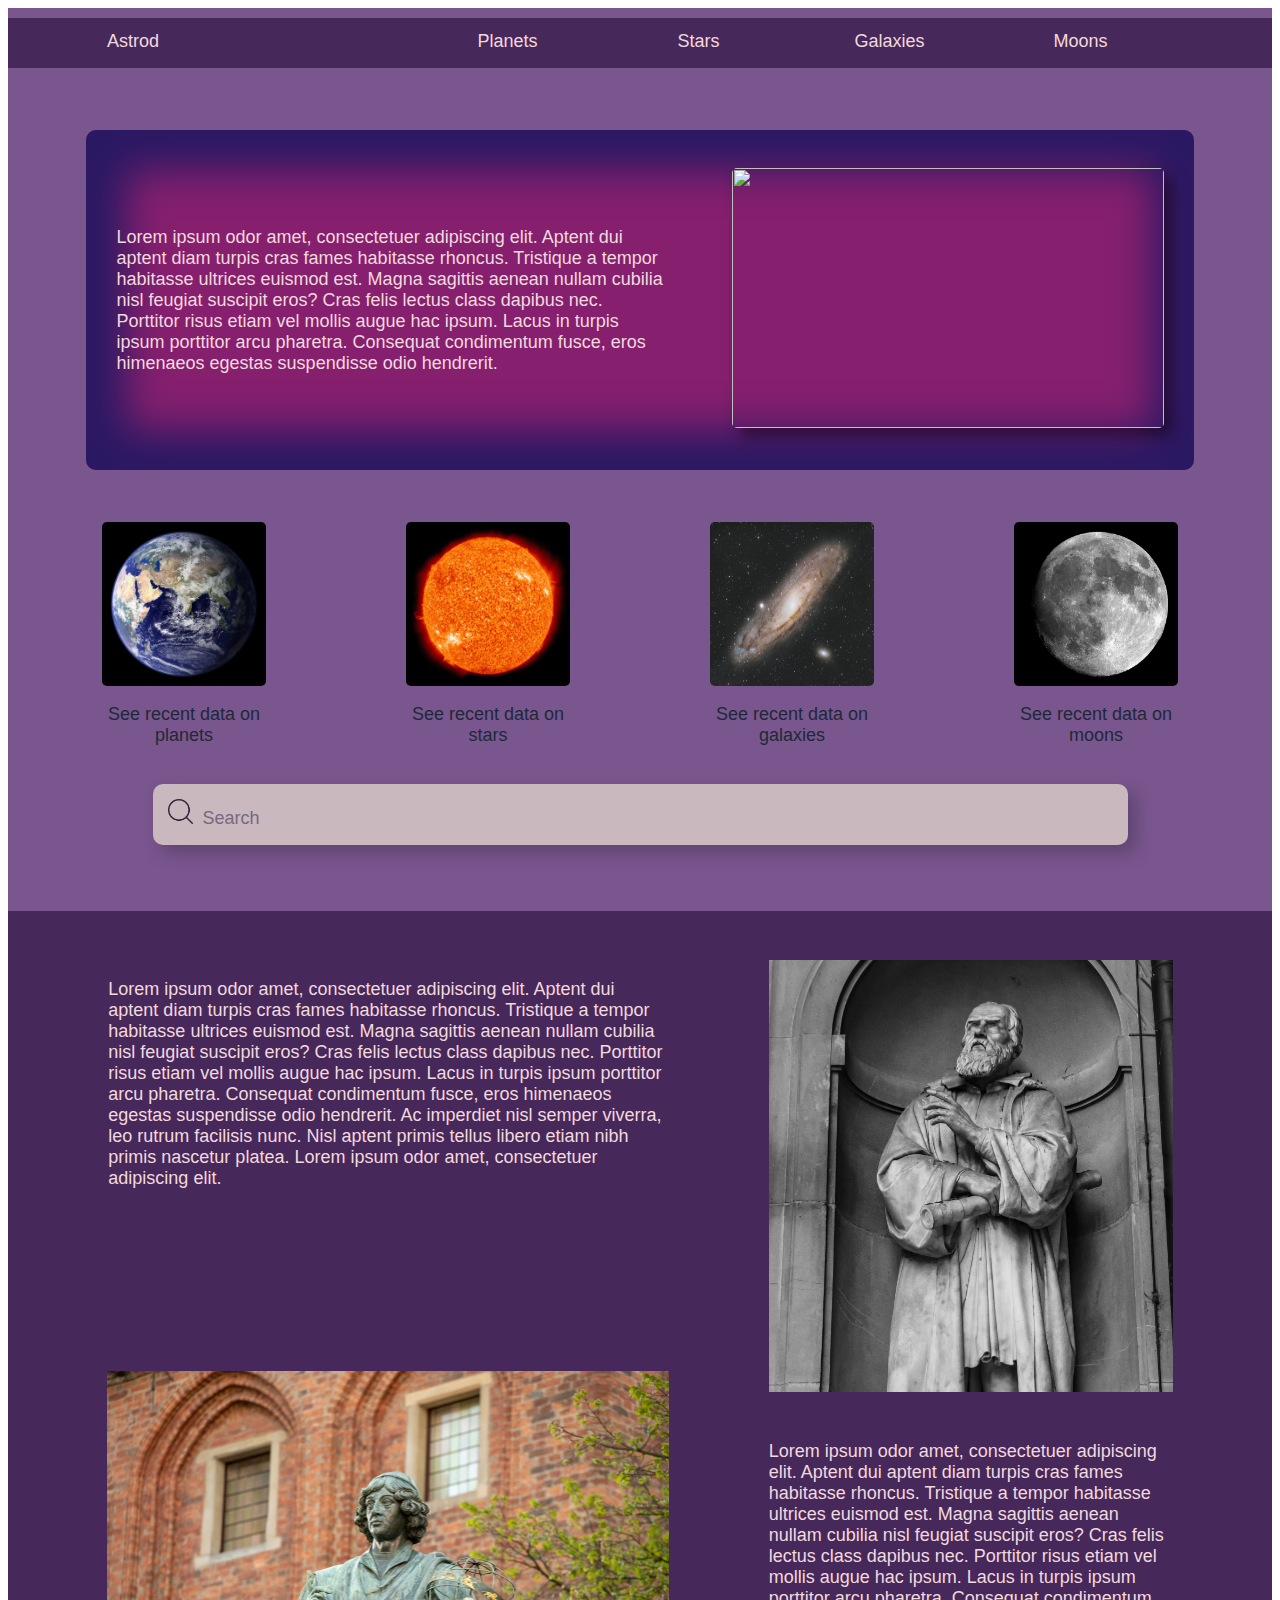
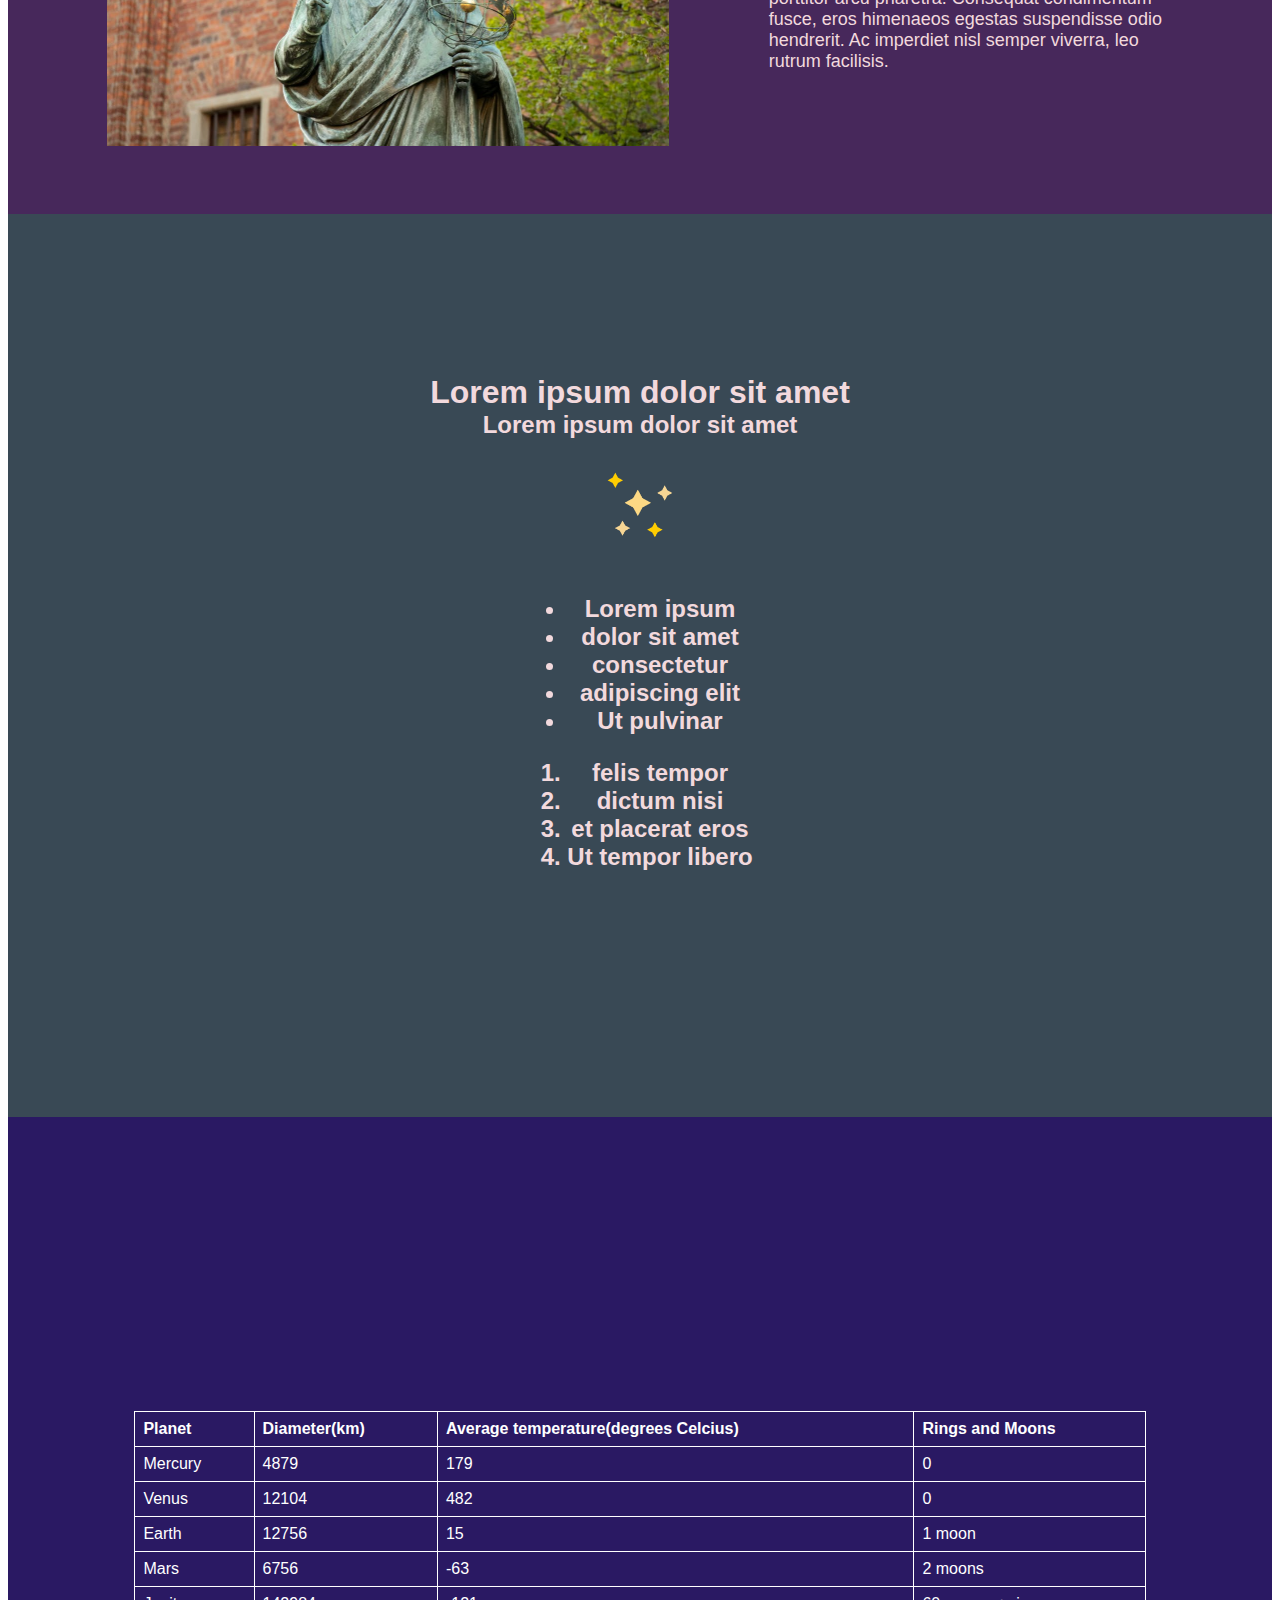
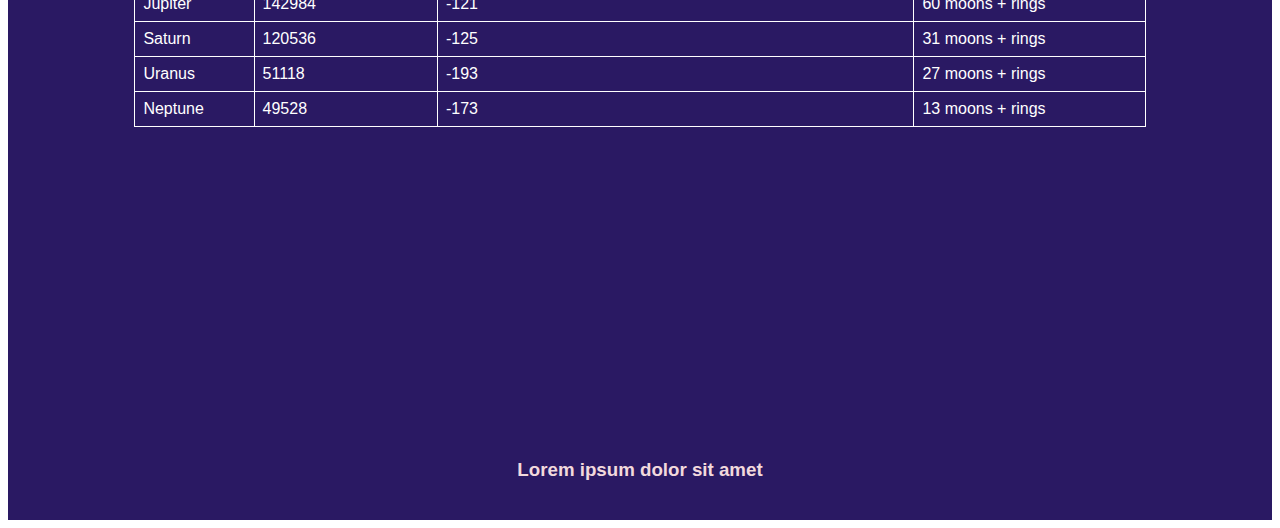
==== index.html @ 91df8f08 "Add links" ====
<!DOCTYPE html>
<html lang="en">
  <head>
    <meta charset="UTF-8" />
    <meta name="viewport" content="width=device-width, initial-scale=1.0" />
    <title>Document</title>
    <link rel="stylesheet" href="styles.css" />
    <link href="https://fonts.cdnfonts.com/css/alkalami" rel="stylesheet" />
  </head>
  <body>
    <div class="page1">
      <header>
        <nav>
          <div class="header">
            <div class="header-content">
              <div class="left-header">
                <p
                  class="logo"
                  style="
                    width: 191px;
                    height: 25px;
                    font-size: 18px;
                    text-align: center;
                    color: #f2d9dd;
                  "
                >
                  Astrod
                </p>
              </div>
              <div class="right-header">
                <ul>
                  <li>
                    <a
                      href="https://uk.wikipedia.org/wiki/%D0%9F%D0%BB%D0%B0%D0%BD%D0%B5%D1%82%D0%B0"
                      >Planets</a
                    >
                  </li>
                  <li>
                    <a
                      href="https://uk.wikipedia.org/wiki/%D0%97%D0%BE%D1%80%D1%8F"
                      >Stars</a
                    >
                  </li>
                  <li>
                    <a
                      href="https://uk.wikipedia.org/wiki/%D0%93%D0%B0%D0%BB%D0%B0%D0%BA%D1%82%D0%B8%D0%BA%D0%B0"
                      >Galaxies</a
                    >
                  </li>
                  <li>
                    <a
                      href="https://uk.wikipedia.org/wiki/%D0%A1%D1%83%D0%BF%D1%83%D1%82%D0%BD%D0%B8%D0%BA"
                      >Moons</a
                    >
                  </li>
                </ul>
              </div>
            </div>
          </div>
        </nav>
      </header>
      <main></main>
      <div class="first-space">
        <div class="first-content">
          <div>
            <p style="width: 554px; font-size: 18px">
              Lorem ipsum odor amet, consectetuer adipiscing elit. Aptent dui
              aptent diam turpis cras fames habitasse rhoncus. Tristique a
              tempor habitasse ultrices euismod est. Magna sagittis aenean
              nullam cubilia nisl feugiat suscipit eros? Cras felis lectus class
              dapibus nec. Porttitor risus etiam vel mollis augue hac ipsum.
              Lacus in turpis ipsum porttitor arcu pharetra. Consequat
              condimentum fusce, eros himenaeos egestas suspendisse odio
              hendrerit.
            </p>
          </div>
          <div>
            <img
              src="images/pexels-felixmittermeier-957040.jpg"
              style="
                height: 318px;
                width: 432px;
                height: 260px;
                border-radius: 5px;
                /* border: 2px solid #1e1248; */
                box-shadow: 8px 8px 15px rgba(0, 0, 0, 0.5);
              "
            />
          </div>
        </div>
      </div>
      <div class="images">
        <img src="images/earth-blue-planet-globe-planet-41953.jpeg" />
        <img src="images/sun-fireball-solar-flare-sunlight-87611.jpeg" />
        <img src="images/free-photo-of-barred-spiral-andromeda-galaxy.jpeg" />
        <img src="images/pexels-pixabay-47367.jpg" />
      </div>
      <div class="description">
        <p>See recent data on planets</p>
        <p>See recent data on stars</p>
        <p>See recent data on galaxies</p>
        <p>See recent data on moons</p>
      </div>
      <div class="search-content">
        <form class="search" method="get" action="">
          <input type="text" name="search" placeholder="Search" />
        </form>
      </div>
    </div>
    <div class="page2">
      <div class="first-scientist">
        <p>
          Lorem ipsum odor amet, consectetuer adipiscing elit. Aptent dui aptent
          diam turpis cras fames habitasse rhoncus. Tristique a tempor habitasse
          ultrices euismod est. Magna sagittis aenean nullam cubilia nisl
          feugiat suscipit eros? Cras felis lectus class dapibus nec. Porttitor
          risus etiam vel mollis augue hac ipsum. Lacus in turpis ipsum
          porttitor arcu pharetra. Consequat condimentum fusce, eros himenaeos
          egestas suspendisse odio hendrerit. Ac imperdiet nisl semper viverra,
          leo rutrum facilisis nunc. Nisl aptent primis tellus libero etiam nibh
          primis nascetur platea. Lorem ipsum odor amet, consectetuer adipiscing
          elit.
        </p>
        <img
          src="images/free-photo-of-a-statue-of-a-man-holding-a-book-in-front-of-a-brick-building.jpeg"
          style="height: 375px; width: 562px"
        />
      </div>
      <div class="second-scientist">
        <img
          src="images/pexels-marketinconmartin-5551476.jpg"
          style="height: 432px; width: 404px"
        />
        <p style="width: 404px">
          Lorem ipsum odor amet, consectetuer adipiscing elit. Aptent dui aptent
          diam turpis cras fames habitasse rhoncus. Tristique a tempor habitasse
          ultrices euismod est. Magna sagittis aenean nullam cubilia nisl
          feugiat suscipit eros? Cras felis lectus class dapibus nec. Porttitor
          risus etiam vel mollis augue hac ipsum. Lacus in turpis ipsum
          porttitor arcu pharetra. Consequat condimentum fusce, eros himenaeos
          egestas suspendisse odio hendrerit. Ac imperdiet nisl semper viverra,
          leo rutrum facilisis.
        </p>
      </div>
    </div>
    <div class="page3">
      <div class="main-text">
        <h1>Lorem ipsum dolor sit amet</h1>
        <h2>Lorem ipsum dolor sit amet</h2>
      </div>
      <div class="star-image">
        <img
          src="images/stars.png"
          style="height: 72px; width: 72px; margin: 30px"
        />
      </div>
      <div class="lists">
        <h2>
          <ul>
            <li>Lorem ipsum</li>
            <li>dolor sit amet</li>
            <li>consectetur</li>
            <li>adipiscing elit</li>
            <li>Ut pulvinar</li>
          </ul>
          <ol>
            <li>felis tempor</li>
            <li>dictum nisi</li>
            <li>et placerat eros</li>
            <li>Ut tempor libero</li>
          </ol>
        </h2>
      </div>
    </div>
    <div class="page4">
      <table>
        <tr>
          <th>Planet</th>
          <th>Diameter(km)</th>
          <th>Average temperature(degrees Celcius)</th>
          <th>Rings and Moons</th>
        </tr>
        <tr>
          <td>Mercury</td>
          <td>4879</td>
          <td>179</td>
          <td>0</td>
        </tr>
        <tr>
          <td>Venus</td>
          <td>12104</td>
          <td>482</td>
          <td>0</td>
        </tr>
        <tr>
          <td>Earth</td>
          <td>12756</td>
          <td>15</td>
          <td>1 moon</td>
        </tr>
        <tr>
          <td>Mars</td>
          <td>6756</td>
          <td>-63</td>
          <td>2 moons</td>
        </tr>
        <tr>
          <td>Jupiter</td>
          <td>142984</td>
          <td>-121</td>
          <td>60 moons + rings</td>
        </tr>
        <tr>
          <td>Saturn</td>
          <td>120536</td>
          <td>-125</td>
          <td>31 moons + rings</td>
        </tr>
        <tr>
          <td>Uranus</td>
          <td>51118</td>
          <td>-193</td>
          <td>27 moons + rings</td>
        </tr>
        <tr>
          <td>Neptune</td>
          <td>49528</td>
          <td>-173</td>
          <td>13 moons + rings</td>
        </tr>
      </table>
    </div>
    <footer style="background-color: #2a1963">
      <div class="conclusion"><h3>Lorem ipsum dolor sit amet</h3></div>
    </footer>
  </body>
</html>
---- styles.css ----
body {
  font-family: "Alkalami", sans-serif;
}

.page1 {
  background-color: #79568e;
  height: 903px;
}

.page2 {
  height: 903px;
  background-color: #47285b;
}

.page3 {
  height: 903px;
  background-color: #394955;
}

.header {
  width: 100%;
  height: 70px;
  display: flex;
  justify-content: center;
  align-items: center;
}

.header-content {
  width: 1475px;
  background-color: #47285b;
  height: 50px;
  border-radius: 0px;
  display: flex;
  flex-direction: row;
  justify-content: space-between;
}

.left-header {
  height: 50px;
  width: 250px;
  /* background-color: green; */
  display: flex;
  justify-content: center;
  align-items: center;
}

.right-header {
  height: 50px;
  width: 900px;
  /* background-color: red; */
  display: flex;
  justify-content: space-between;
  align-items: center;
}

.header-content li {
  width: 191px;
  height: 25px;
  font-size: 18px;
  text-align: center;
  color: #f2d9dd;
}

.header-content ul {
  display: flex;
  flex-direction: row;
  list-style: none;
}

.first-content {
  border-radius: 10px;
  height: 340px;
  background-color: #86206e;
  width: 1108px;
  /* border-radius: 10px; */
  display: flex;
  flex-direction: row;
  justify-content: space-around;
  align-items: center;
  color: #f2d9dd;
  /* border: 3px solid #1e1248; */
  box-shadow: 8px 8px 15px #1c1141;
  box-shadow: inset 0px 0px 40px 40px #2a1963;
}

.first-space {
  /* background-color: red; */
  height: 444px;
  display: flex;
  justify-content: center;
  align-items: center;
}

.images {
  display: flex;
  justify-content: center;
  gap: 140px;
}

.images img {
  border-radius: 5px;
  width: 164px;
  height: 164px;
}

.description {
  display: flex;
  flex-direction: row;
  width: 100%;
  justify-content: center;
  gap: 140px;
  text-align: center;
}

.description p {
  width: 164px;
  font-size: 18px;
  color: #1f2937;
}

input {
  height: 50px;
  width: 923px;
  background-color: #fffade;
  opacity: 0.6;
  border-radius: 10px;
  box-shadow: 8px 8px 15px #513a5f;
  font-family: "Alkalami", sans-serif;
  font-size: 18px;
  display: flex;
  align-items: center;
  border: none;
  background-size: 35px 35px;
  background-image: url("images/magnifying-glass.png");
  background-position: 10px 10px;
  background-repeat: no-repeat;
  padding-left: 50px;
  padding-top: 10px;
}

.search-content {
  height: 100px;
  /* background-color: red; */
  display: flex;
  justify-content: center;
  align-items: center;
}

.images button {
  background-color: #79568e;
  border-color: #79568e;
}

.page2 p {
  width: 560px;
  height: 324px;
  font-size: 18px;
  margin: 0px;
}

.page2 {
  display: flex;
  flex-direction: row;
  justify-content: space-evenly;
  color: #f2d9dd;
  /* align-items: center; */
}

.first-scientist,
.second-scientist {
  display: flex;
  flex-direction: column;
  justify-content: space-evenly;
  align-items: center;
}

.page3 h1,
h2,
h3 {
  color: #f2d9dd;
  text-align: center;
  margin: 0px 0px;
}

.main-text {
  height: 225px;
  display: flex;
  justify-content: end;
  flex-direction: column;
}

.star-image {
  display: flex;
  justify-content: center;
}

.lists {
  display: flex;
  justify-content: center;
}

.conclusion {
  display: flex;
  align-items: center;
  justify-content: center;
  height: 100px;
}

.page4 {
  background-color: #2a1963;
  height: 903px;
  display: flex;
  justify-content: center;
  align-items: center;
}

table {
  border-collapse: collapse;
  width: 80%;
  color: white;
}

td,
th {
  border: 1px solid white;
  text-align: left;
  padding: 8px;
}

a {
  text-decoration: none;
}

a:link {
  color: #f2d9dd;
}

a:visited {
  color: #d0a5b2;
}

a:focus {
  color: #ffccff;
}

a:hover {
  color: #ffb3d9;
}

a:active {
  color: #ff99cc;
}
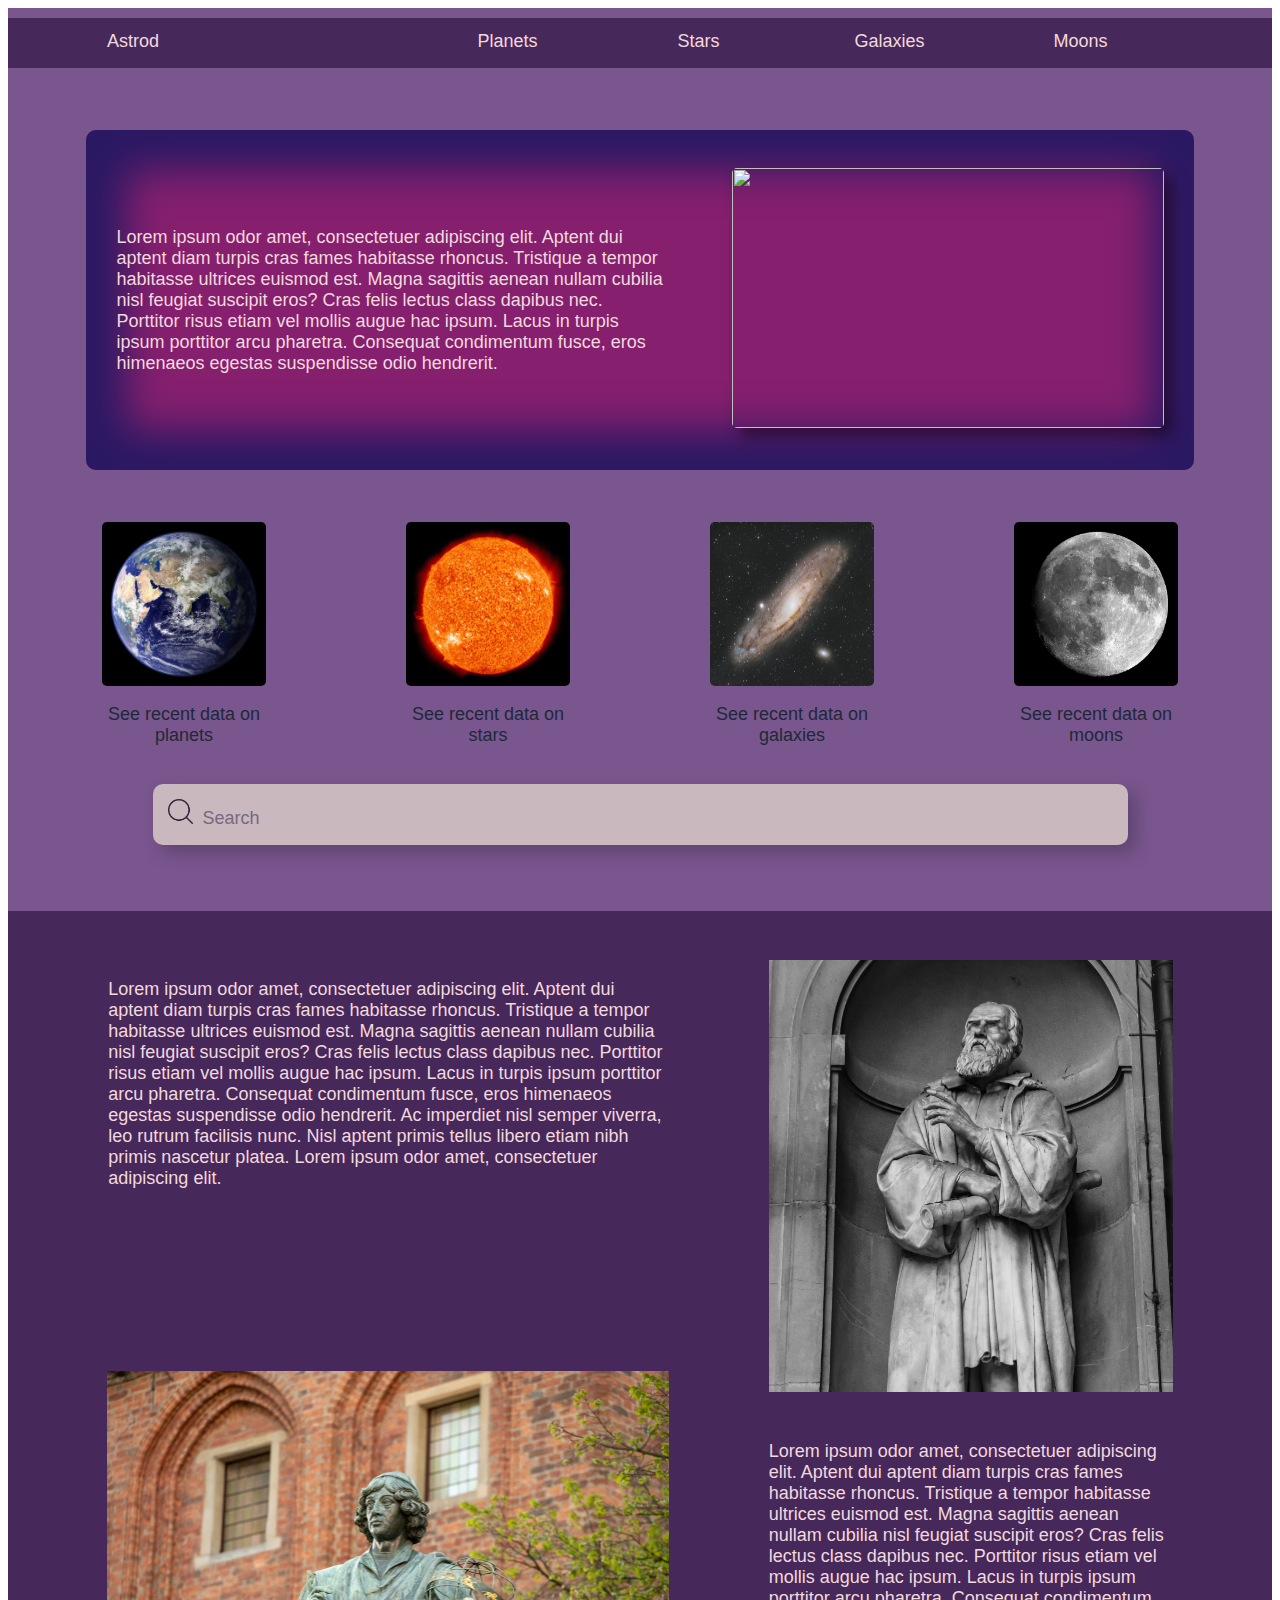
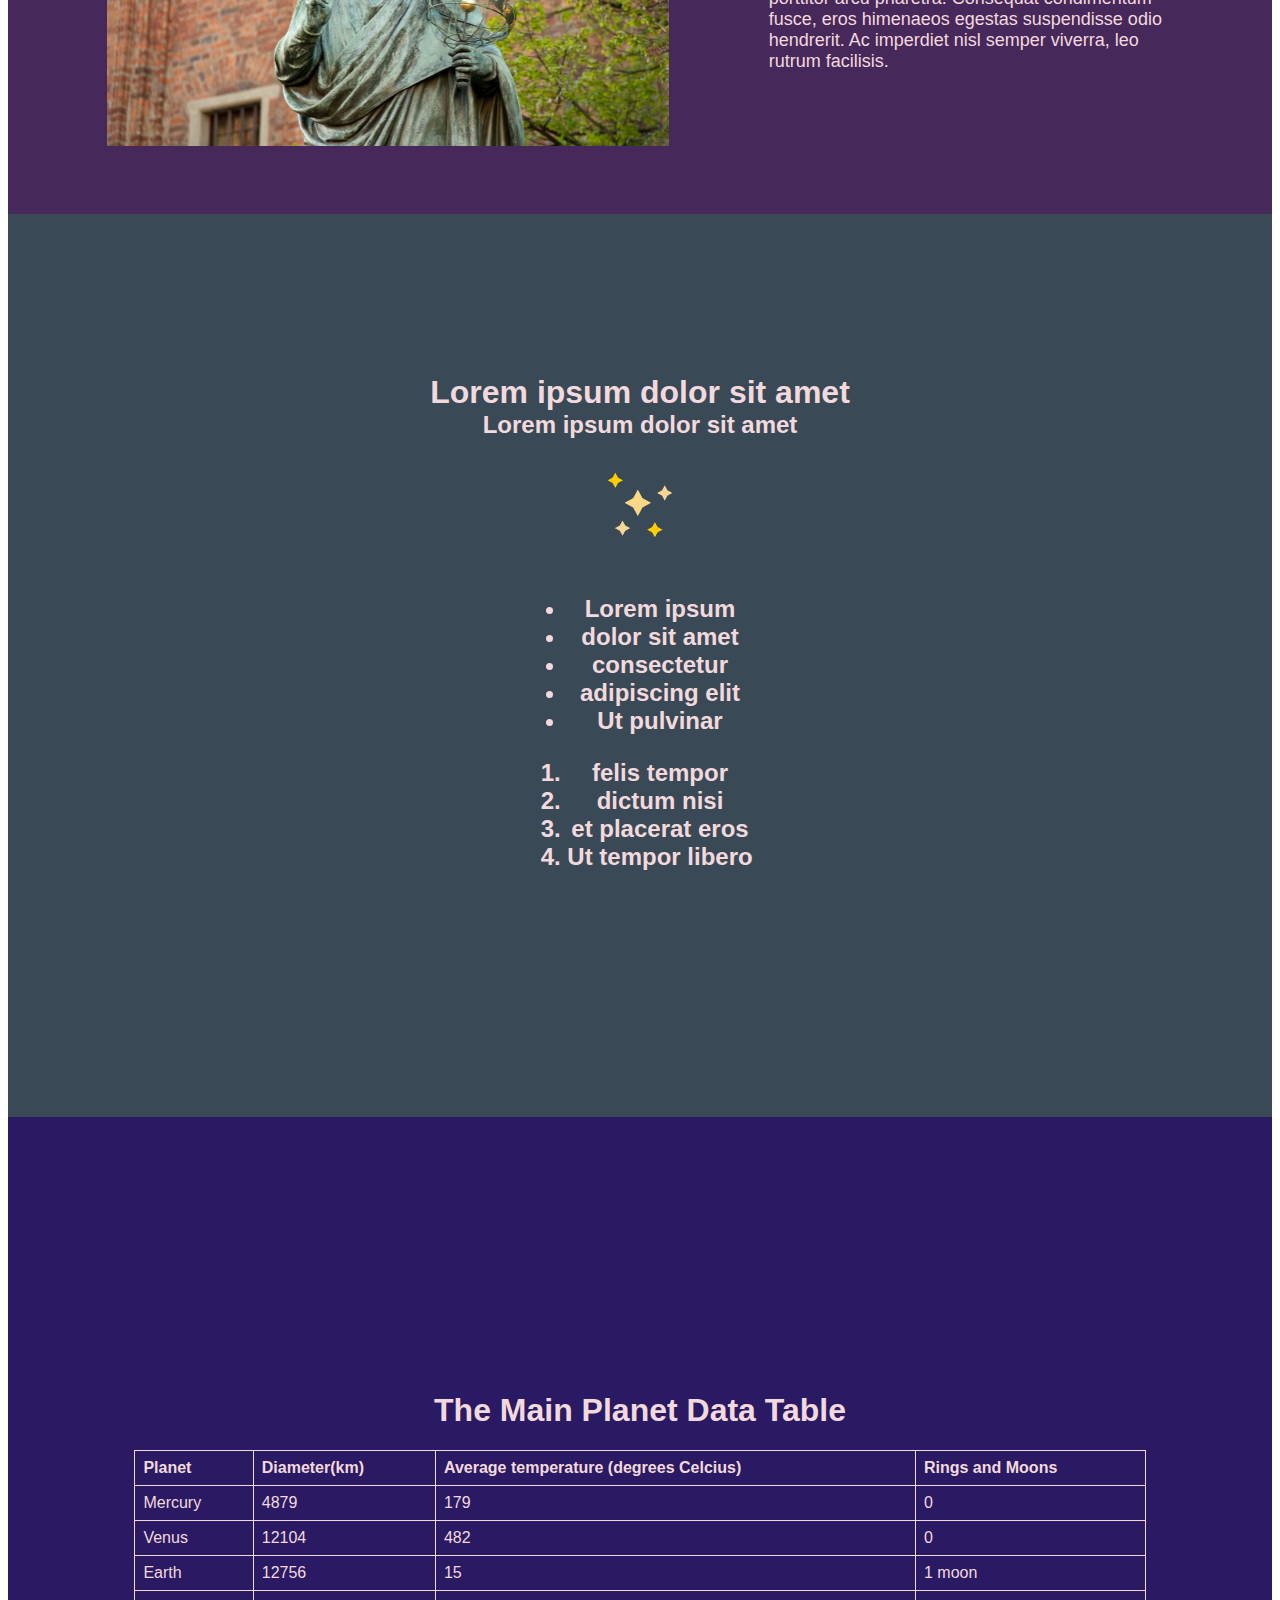
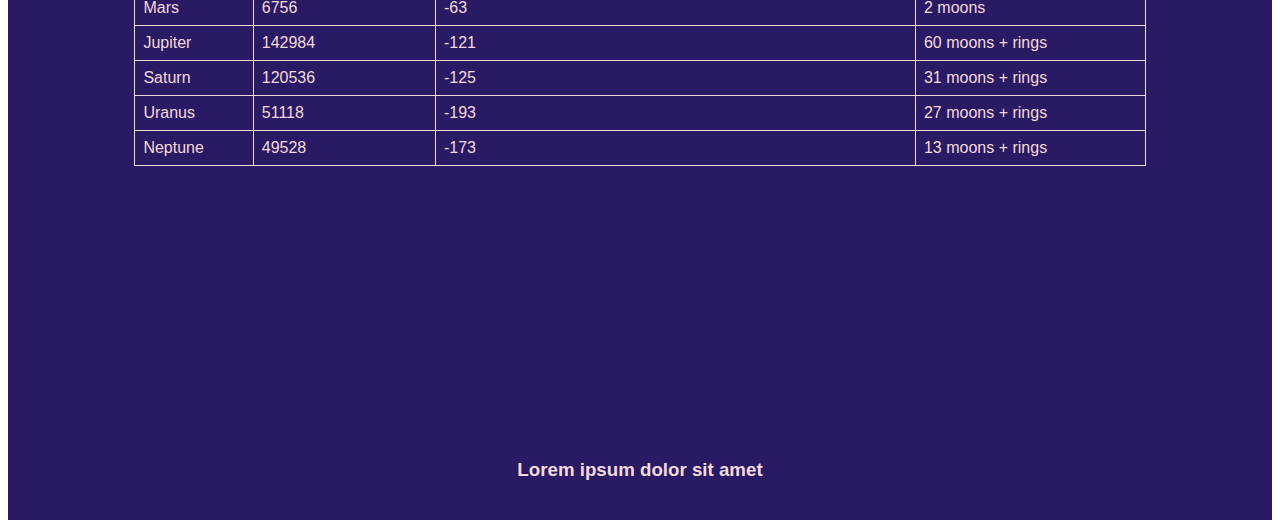
==== commit 87dafc34: "Add table name" ====
--- a/index.html
+++ b/index.html
@@ -173,11 +173,12 @@
       </div>
     </div>
     <div class="page4">
+      <h1>The Main Planet Data Table</h1>
       <table>
         <tr>
           <th>Planet</th>
           <th>Diameter(km)</th>
-          <th>Average temperature(degrees Celcius)</th>
+          <th>Average temperature (degrees Celcius)</th>
           <th>Rings and Moons</th>
         </tr>
         <tr>
--- a/styles.css
+++ b/styles.css
@@ -210,19 +210,21 @@
   background-color: #2a1963;
   height: 903px;
   display: flex;
-  justify-content: center;
-  align-items: center;
+  flex-direction: column;
+  justify-content: center;
+  align-items: center;
+  color: #f2d9dd;
 }
 
 table {
   border-collapse: collapse;
   width: 80%;
-  color: white;
+  color: #f2d9dd;
 }
 
 td,
 th {
-  border: 1px solid white;
+  border: 1px solid #f2d9dd;
   text-align: left;
   padding: 8px;
 }
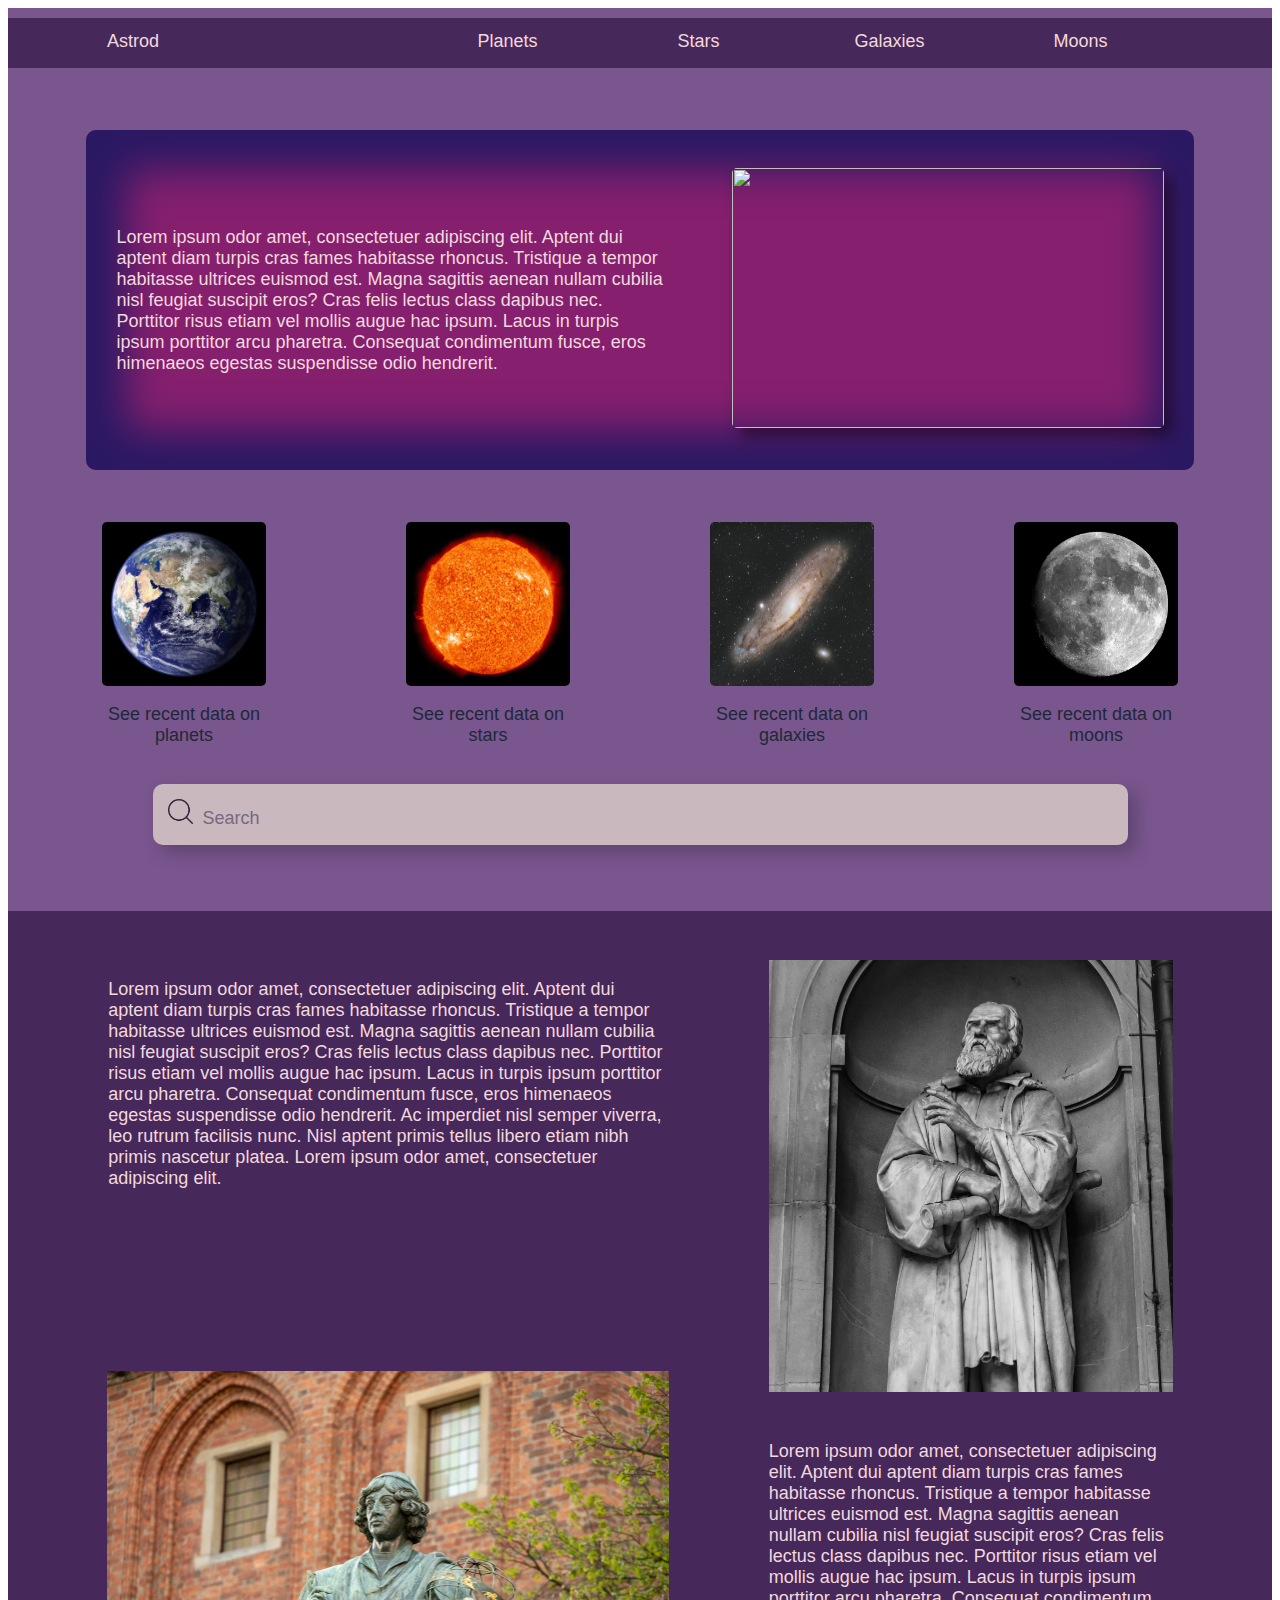
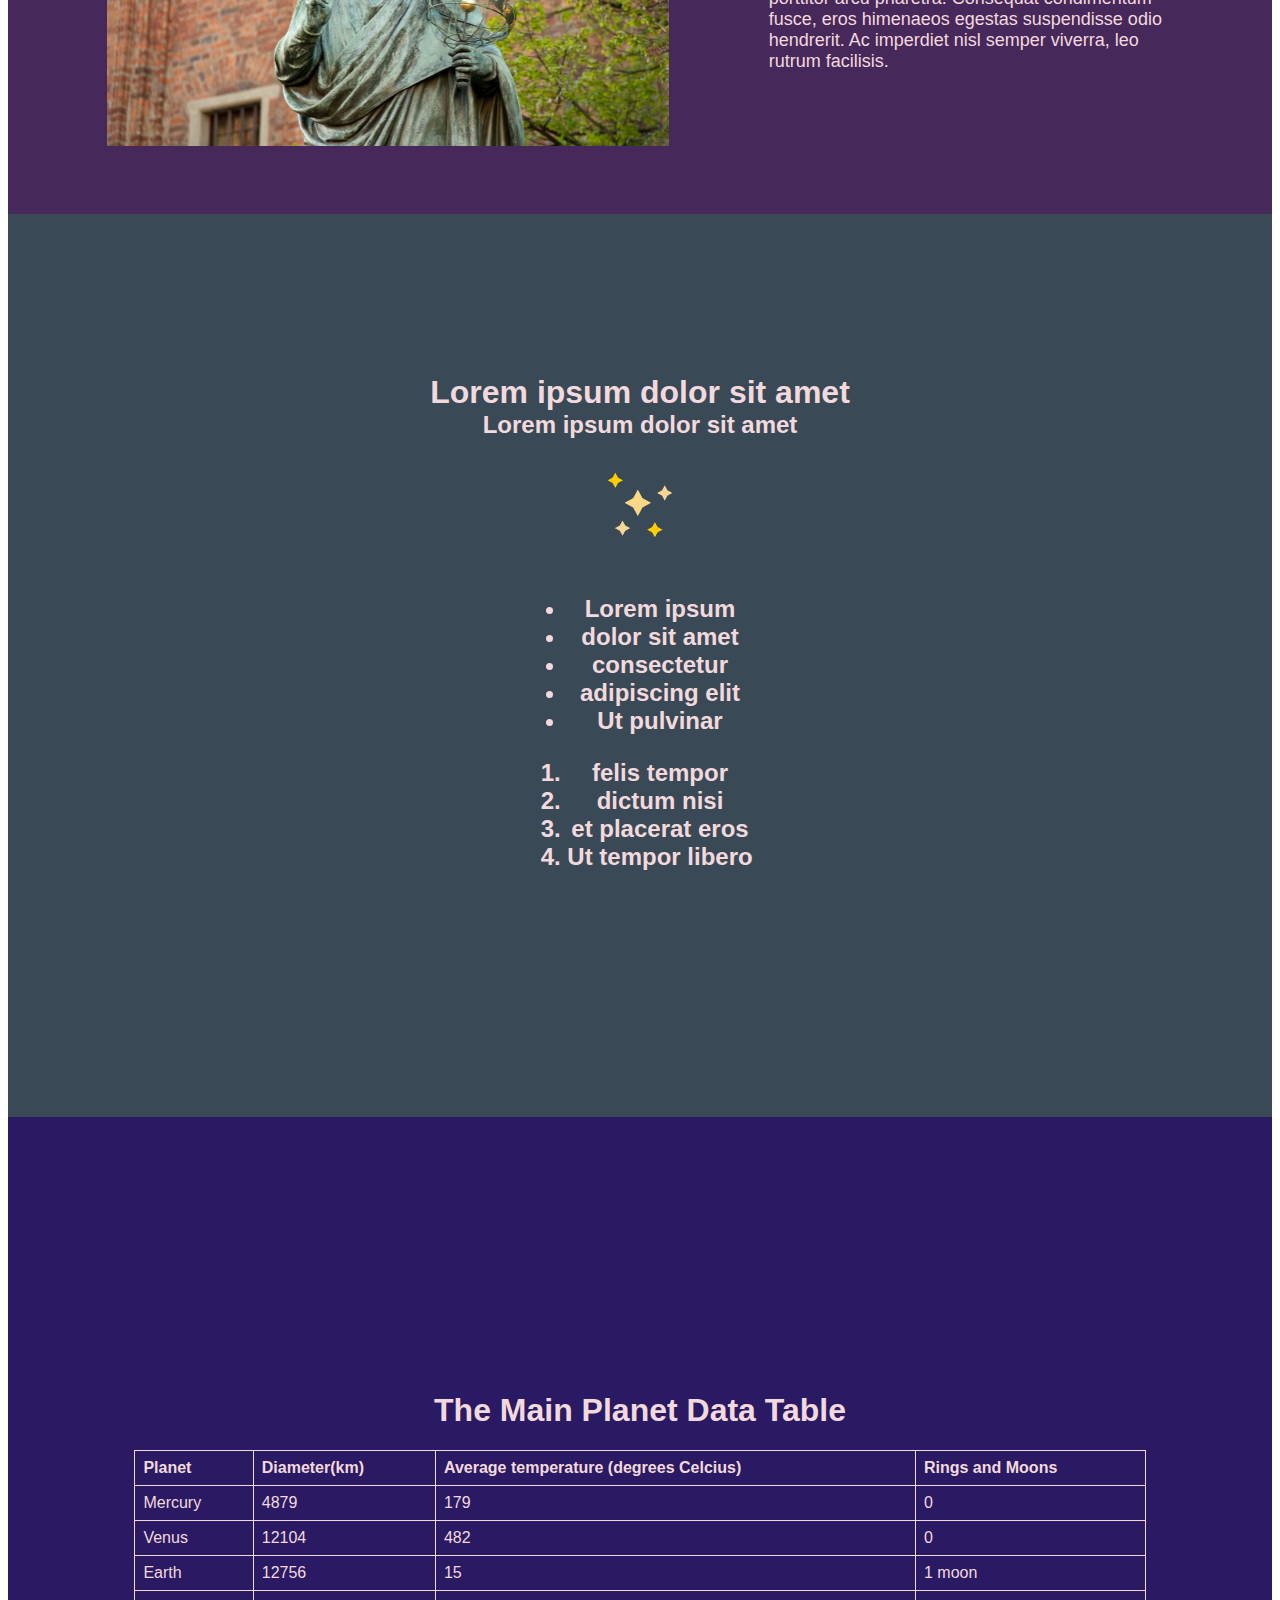
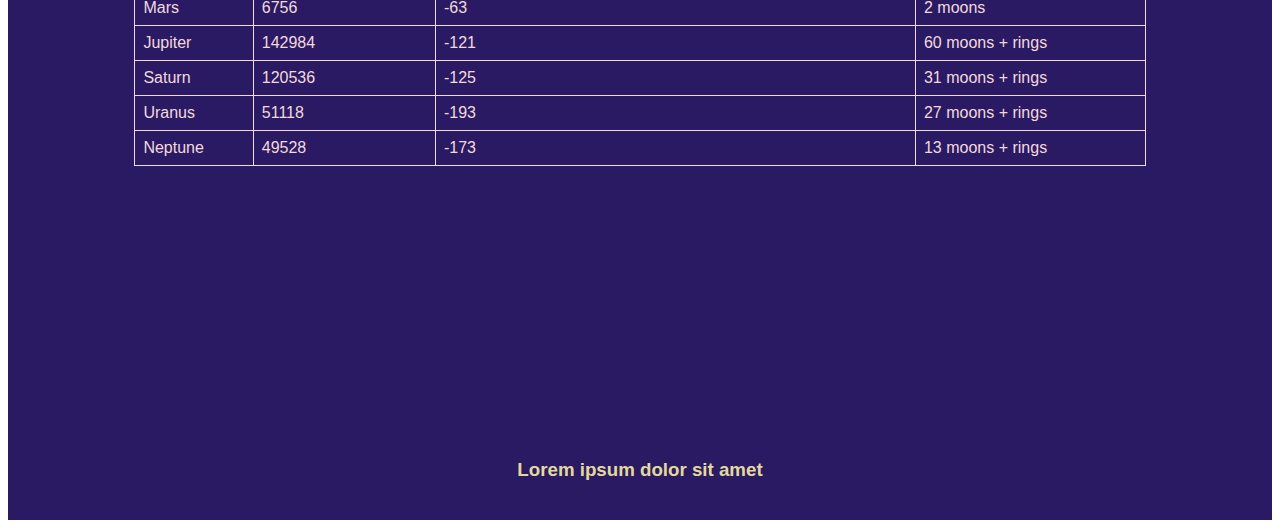
==== commit 2cc4ea5c: "Add selectors" ====
--- a/index.html
+++ b/index.html
@@ -154,7 +154,7 @@
           style="height: 72px; width: 72px; margin: 30px"
         />
       </div>
-      <div class="lists">
+      <div id="lists">
         <h2>
           <ul>
             <li>Lorem ipsum</li>
@@ -232,7 +232,11 @@
       </table>
     </div>
     <footer style="background-color: #2a1963">
-      <div class="conclusion"><h3>Lorem ipsum dolor sit amet</h3></div>
+      <div class="conclusion">
+        <h3>
+          <a href="https://github.com/fireflyy13">Lorem ipsum dolor sit amet</a>
+        </h3>
+      </div>
     </footer>
   </body>
 </html>
--- a/styles.css
+++ b/styles.css
@@ -67,7 +67,7 @@
   list-style: none;
 }
 
-.first-content {
+*.first-content {
   border-radius: 10px;
   height: 340px;
   background-color: #86206e;
@@ -112,7 +112,7 @@
   text-align: center;
 }
 
-.description p {
+.description > p {
   width: 164px;
   font-size: 18px;
   color: #1f2937;
@@ -146,11 +146,6 @@
   align-items: center;
 }
 
-.images button {
-  background-color: #79568e;
-  border-color: #79568e;
-}
-
 .page2 p {
   width: 560px;
   height: 324px;
@@ -194,7 +189,7 @@
   justify-content: center;
 }
 
-.lists {
+#lists {
   display: flex;
   justify-content: center;
 }
@@ -230,25 +225,46 @@
 }
 
 a {
+  color: #e4d99c;
   text-decoration: none;
 }
 
-a:link {
-  color: #f2d9dd;
+a:hover {
+  color: #dabe60; /* Lighter gold for hover effect */
 }
 
 a:visited {
+  color: #c0c0c0; /* Silver for visited links */
+}
+
+a:active {
+  color: #b8860b; /* Dark goldenrod for active links */
+}
+
+a[href*="wikipedia.org"] {
+  text-decoration: none;
+}
+
+a[href*="wikipedia.org"]:link {
+  color: #f2d9dd;
+}
+
+a[href*="wikipedia.org"]:visited {
   color: #d0a5b2;
 }
 
-a:focus {
+a[href*="wikipedia.org"]:focus {
   color: #ffccff;
 }
 
-a:hover {
+a[href*="wikipedia.org"]:hover {
   color: #ffb3d9;
 }
 
-a:active {
+a[href*="wikipedia.org"]:active {
   color: #ff99cc;
 }
+
+img + p {
+  width: 404px;
+}
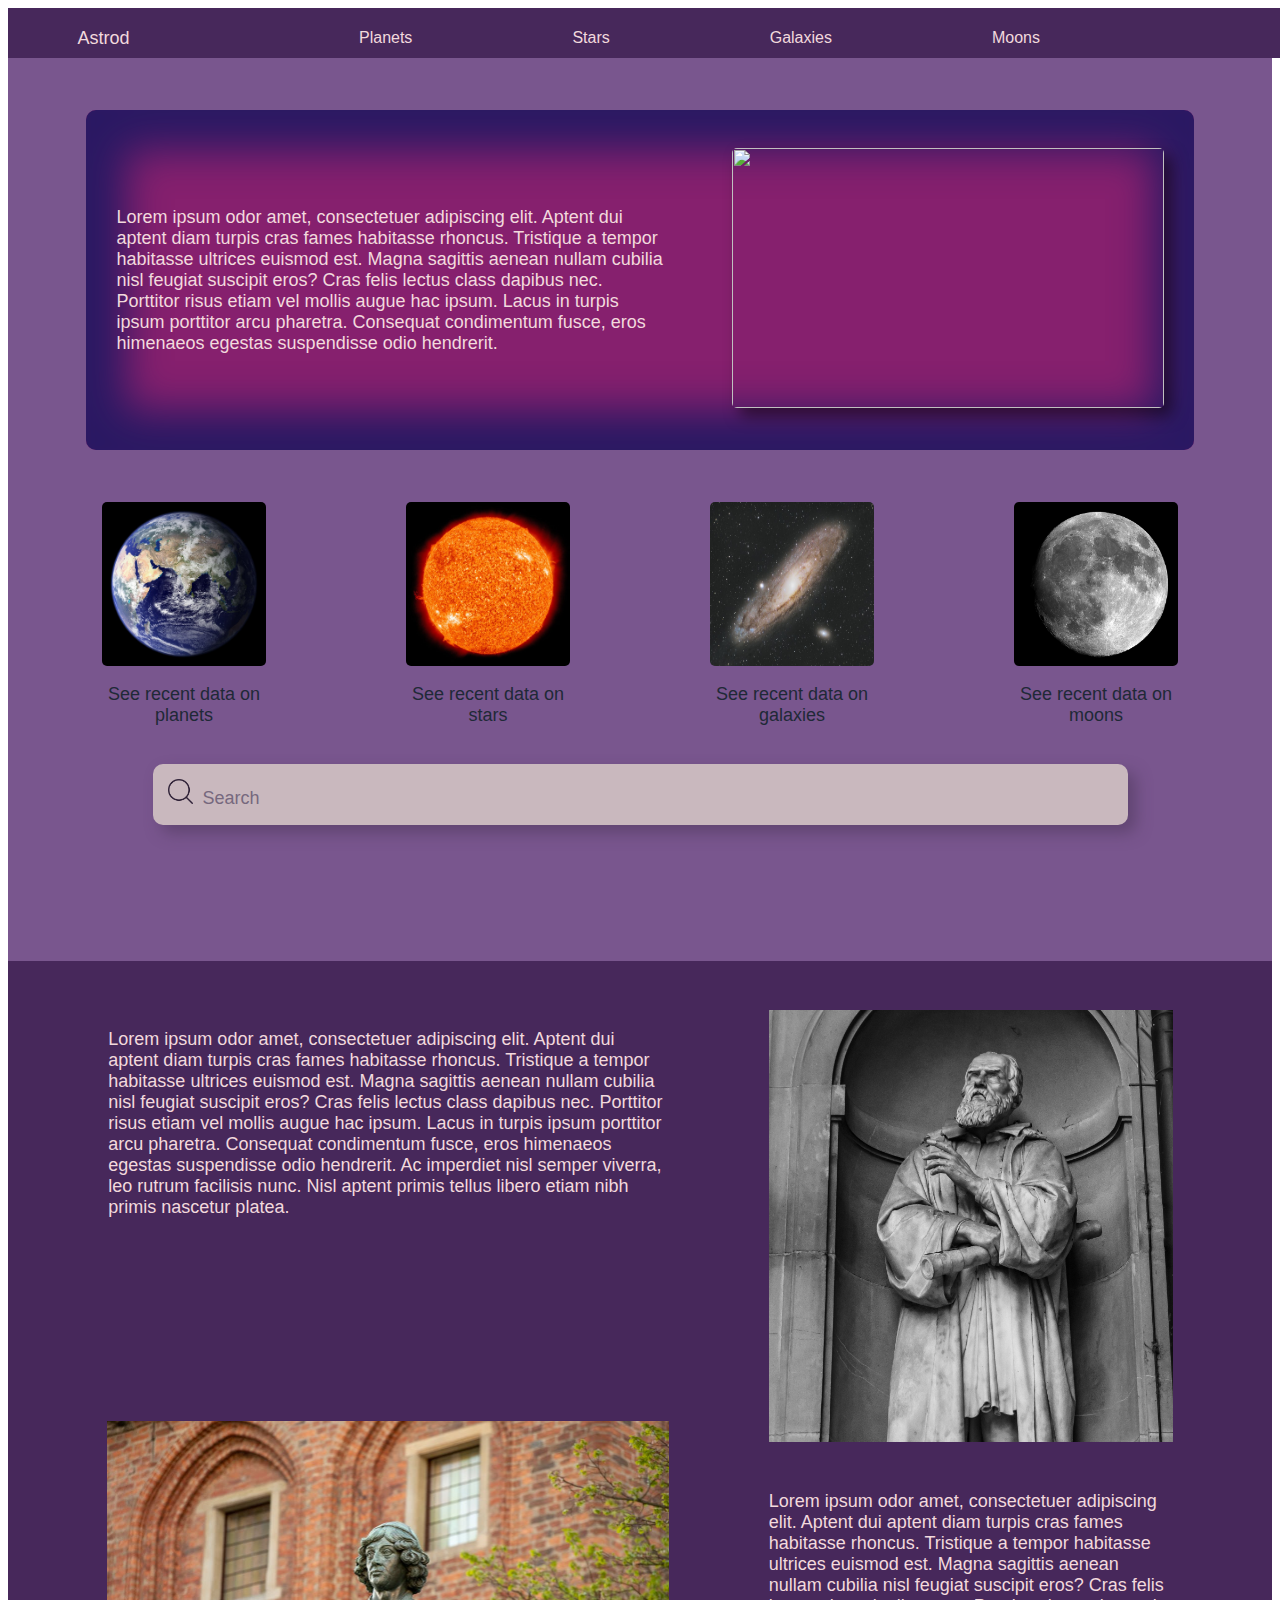
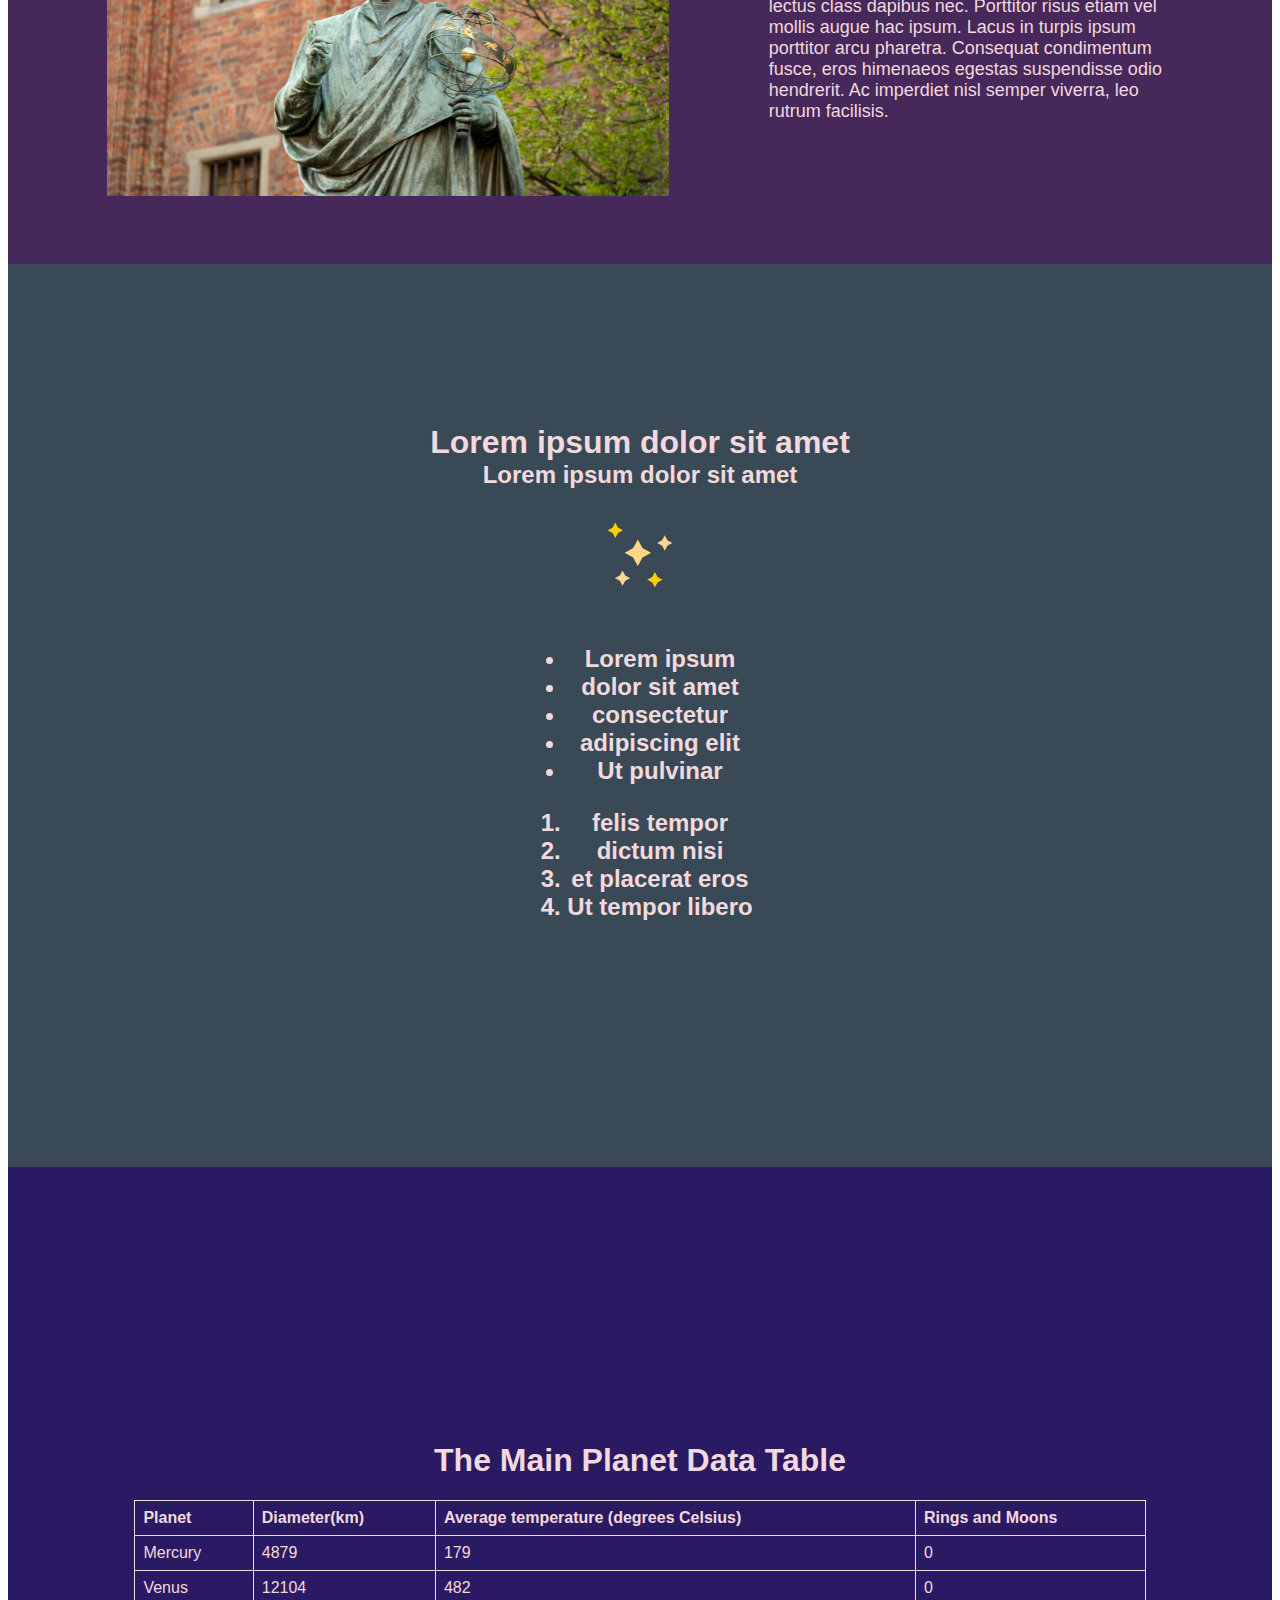
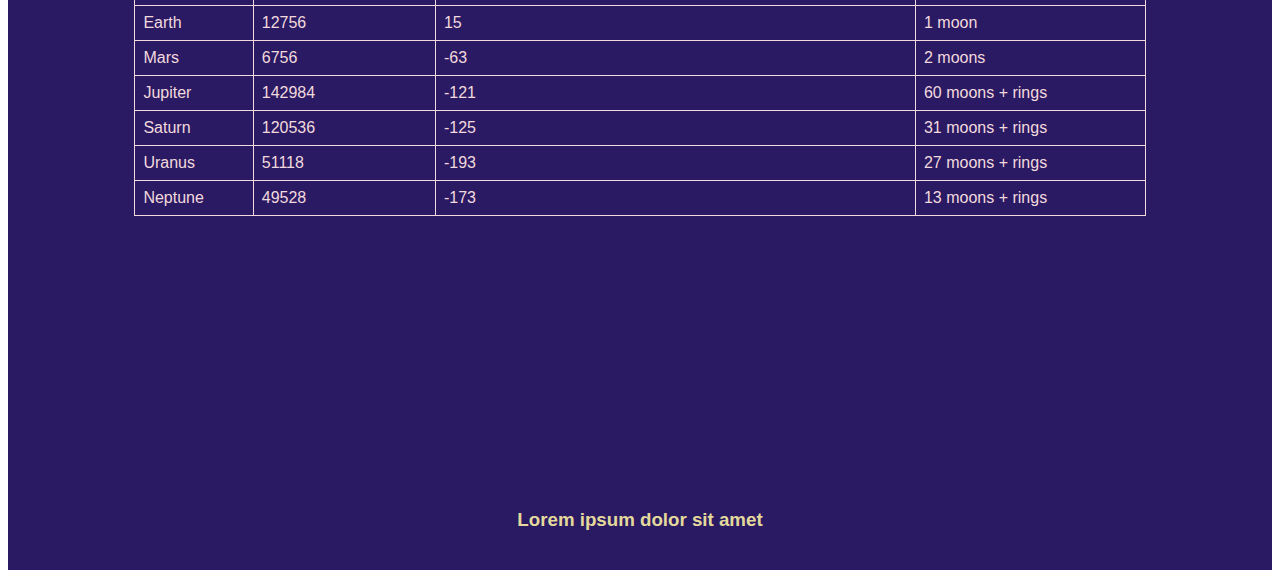
==== commit 4627a098: "Fix structure" ====
--- a/index.html
+++ b/index.html
@@ -8,229 +8,228 @@
     <link href="https://fonts.cdnfonts.com/css/alkalami" rel="stylesheet" />
   </head>
   <body>
-    <div class="page1">
-      <header>
-        <nav>
-          <div class="header">
-            <div class="header-content">
-              <div class="left-header">
-                <p
-                  class="logo"
-                  style="
-                    width: 191px;
-                    height: 25px;
-                    font-size: 18px;
-                    text-align: center;
-                    color: #f2d9dd;
-                  "
-                >
-                  Astrod
-                </p>
-              </div>
-              <div class="right-header">
-                <ul>
-                  <li>
-                    <a
-                      href="https://uk.wikipedia.org/wiki/%D0%9F%D0%BB%D0%B0%D0%BD%D0%B5%D1%82%D0%B0"
-                      >Planets</a
-                    >
-                  </li>
-                  <li>
-                    <a
-                      href="https://uk.wikipedia.org/wiki/%D0%97%D0%BE%D1%80%D1%8F"
-                      >Stars</a
-                    >
-                  </li>
-                  <li>
-                    <a
-                      href="https://uk.wikipedia.org/wiki/%D0%93%D0%B0%D0%BB%D0%B0%D0%BA%D1%82%D0%B8%D0%BA%D0%B0"
-                      >Galaxies</a
-                    >
-                  </li>
-                  <li>
-                    <a
-                      href="https://uk.wikipedia.org/wiki/%D0%A1%D1%83%D0%BF%D1%83%D1%82%D0%BD%D0%B8%D0%BA"
-                      >Moons</a
-                    >
-                  </li>
-                </ul>
-              </div>
+    <header>
+      <nav>
+        <ul>
+          <li
+            class="logo"
+            style="
+              width: 191px;
+              height: 25px;
+              font-size: 18px;
+              text-align: center;
+              color: #f2d9dd;
+            "
+          >
+            Astrod
+          </li>
+          <li>
+            <a
+              href="https://uk.wikipedia.org/wiki/%D0%9F%D0%BB%D0%B0%D0%BD%D0%B5%D1%82%D0%B0"
+              >Planets</a
+            >
+          </li>
+          <li>
+            <a href="https://uk.wikipedia.org/wiki/%D0%97%D0%BE%D1%80%D1%8F"
+              >Stars</a
+            >
+          </li>
+          <li>
+            <a
+              href="https://uk.wikipedia.org/wiki/%D0%93%D0%B0%D0%BB%D0%B0%D0%BA%D1%82%D0%B8%D0%BA%D0%B0"
+              >Galaxies</a
+            >
+          </li>
+          <li>
+            <a
+              href="https://uk.wikipedia.org/wiki/%D0%A1%D1%83%D0%BF%D1%83%D1%82%D0%BD%D0%B8%D0%BA"
+              >Moons</a
+            >
+          </li>
+        </ul>
+      </nav>
+    </header>
+
+    <main>
+      <div class="page1">
+        <div class="first-space">
+          <div class="first-content">
+            <div>
+              <p style="width: 554px; font-size: 18px">
+                Lorem ipsum odor amet, consectetuer adipiscing elit. Aptent dui
+                aptent diam turpis cras fames habitasse rhoncus. Tristique a
+                tempor habitasse ultrices euismod est. Magna sagittis aenean
+                nullam cubilia nisl feugiat suscipit eros? Cras felis lectus
+                class dapibus nec. Porttitor risus etiam vel mollis augue hac
+                ipsum. Lacus in turpis ipsum porttitor arcu pharetra. Consequat
+                condimentum fusce, eros himenaeos egestas suspendisse odio
+                hendrerit.
+              </p>
+            </div>
+            <div>
+              <img
+                src="images/pexels-felixmittermeier-957040.jpg"
+                style="
+                  height: 318px;
+                  width: 432px;
+                  height: 260px;
+                  border-radius: 5px;
+                  box-shadow: 8px 8px 15px rgba(0, 0, 0, 0.5);
+                "
+              />
             </div>
           </div>
-        </nav>
-      </header>
-      <main></main>
-      <div class="first-space">
-        <div class="first-content">
-          <div>
-            <p style="width: 554px; font-size: 18px">
-              Lorem ipsum odor amet, consectetuer adipiscing elit. Aptent dui
-              aptent diam turpis cras fames habitasse rhoncus. Tristique a
-              tempor habitasse ultrices euismod est. Magna sagittis aenean
-              nullam cubilia nisl feugiat suscipit eros? Cras felis lectus class
-              dapibus nec. Porttitor risus etiam vel mollis augue hac ipsum.
-              Lacus in turpis ipsum porttitor arcu pharetra. Consequat
-              condimentum fusce, eros himenaeos egestas suspendisse odio
-              hendrerit.
-            </p>
-          </div>
-          <div>
-            <img
-              src="images/pexels-felixmittermeier-957040.jpg"
-              style="
-                height: 318px;
-                width: 432px;
-                height: 260px;
-                border-radius: 5px;
-                /* border: 2px solid #1e1248; */
-                box-shadow: 8px 8px 15px rgba(0, 0, 0, 0.5);
-              "
-            />
-          </div>
-        </div>
-      </div>
-      <div class="images">
-        <img src="images/earth-blue-planet-globe-planet-41953.jpeg" />
-        <img src="images/sun-fireball-solar-flare-sunlight-87611.jpeg" />
-        <img src="images/free-photo-of-barred-spiral-andromeda-galaxy.jpeg" />
-        <img src="images/pexels-pixabay-47367.jpg" />
-      </div>
-      <div class="description">
-        <p>See recent data on planets</p>
-        <p>See recent data on stars</p>
-        <p>See recent data on galaxies</p>
-        <p>See recent data on moons</p>
-      </div>
-      <div class="search-content">
-        <form class="search" method="get" action="">
-          <input type="text" name="search" placeholder="Search" />
-        </form>
-      </div>
-    </div>
-    <div class="page2">
-      <div class="first-scientist">
-        <p>
-          Lorem ipsum odor amet, consectetuer adipiscing elit. Aptent dui aptent
-          diam turpis cras fames habitasse rhoncus. Tristique a tempor habitasse
-          ultrices euismod est. Magna sagittis aenean nullam cubilia nisl
-          feugiat suscipit eros? Cras felis lectus class dapibus nec. Porttitor
-          risus etiam vel mollis augue hac ipsum. Lacus in turpis ipsum
-          porttitor arcu pharetra. Consequat condimentum fusce, eros himenaeos
-          egestas suspendisse odio hendrerit. Ac imperdiet nisl semper viverra,
-          leo rutrum facilisis nunc. Nisl aptent primis tellus libero etiam nibh
-          primis nascetur platea. Lorem ipsum odor amet, consectetuer adipiscing
-          elit.
-        </p>
-        <img
-          src="images/free-photo-of-a-statue-of-a-man-holding-a-book-in-front-of-a-brick-building.jpeg"
-          style="height: 375px; width: 562px"
-        />
-      </div>
-      <div class="second-scientist">
-        <img
-          src="images/pexels-marketinconmartin-5551476.jpg"
-          style="height: 432px; width: 404px"
-        />
-        <p style="width: 404px">
-          Lorem ipsum odor amet, consectetuer adipiscing elit. Aptent dui aptent
-          diam turpis cras fames habitasse rhoncus. Tristique a tempor habitasse
-          ultrices euismod est. Magna sagittis aenean nullam cubilia nisl
-          feugiat suscipit eros? Cras felis lectus class dapibus nec. Porttitor
-          risus etiam vel mollis augue hac ipsum. Lacus in turpis ipsum
-          porttitor arcu pharetra. Consequat condimentum fusce, eros himenaeos
-          egestas suspendisse odio hendrerit. Ac imperdiet nisl semper viverra,
-          leo rutrum facilisis.
-        </p>
-      </div>
-    </div>
-    <div class="page3">
-      <div class="main-text">
-        <h1>Lorem ipsum dolor sit amet</h1>
-        <h2>Lorem ipsum dolor sit amet</h2>
-      </div>
-      <div class="star-image">
-        <img
-          src="images/stars.png"
-          style="height: 72px; width: 72px; margin: 30px"
-        />
-      </div>
-      <div id="lists">
-        <h2>
-          <ul>
-            <li>Lorem ipsum</li>
-            <li>dolor sit amet</li>
-            <li>consectetur</li>
-            <li>adipiscing elit</li>
-            <li>Ut pulvinar</li>
-          </ul>
-          <ol>
-            <li>felis tempor</li>
-            <li>dictum nisi</li>
-            <li>et placerat eros</li>
-            <li>Ut tempor libero</li>
-          </ol>
-        </h2>
-      </div>
-    </div>
-    <div class="page4">
-      <h1>The Main Planet Data Table</h1>
-      <table>
-        <tr>
-          <th>Planet</th>
-          <th>Diameter(km)</th>
-          <th>Average temperature (degrees Celcius)</th>
-          <th>Rings and Moons</th>
-        </tr>
-        <tr>
-          <td>Mercury</td>
-          <td>4879</td>
-          <td>179</td>
-          <td>0</td>
-        </tr>
-        <tr>
-          <td>Venus</td>
-          <td>12104</td>
-          <td>482</td>
-          <td>0</td>
-        </tr>
-        <tr>
-          <td>Earth</td>
-          <td>12756</td>
-          <td>15</td>
-          <td>1 moon</td>
-        </tr>
-        <tr>
-          <td>Mars</td>
-          <td>6756</td>
-          <td>-63</td>
-          <td>2 moons</td>
-        </tr>
-        <tr>
-          <td>Jupiter</td>
-          <td>142984</td>
-          <td>-121</td>
-          <td>60 moons + rings</td>
-        </tr>
-        <tr>
-          <td>Saturn</td>
-          <td>120536</td>
-          <td>-125</td>
-          <td>31 moons + rings</td>
-        </tr>
-        <tr>
-          <td>Uranus</td>
-          <td>51118</td>
-          <td>-193</td>
-          <td>27 moons + rings</td>
-        </tr>
-        <tr>
-          <td>Neptune</td>
-          <td>49528</td>
-          <td>-173</td>
-          <td>13 moons + rings</td>
-        </tr>
-      </table>
-    </div>
+        </div>
+
+        <section class="images">
+          <img src="images/earth-blue-planet-globe-planet-41953.jpeg" />
+          <img src="images/sun-fireball-solar-flare-sunlight-87611.jpeg" />
+          <img src="images/free-photo-of-barred-spiral-andromeda-galaxy.jpeg" />
+          <img src="images/pexels-pixabay-47367.jpg" />
+        </section>
+
+        <div class="description">
+          <p>See recent data on planets</p>
+          <p>See recent data on stars</p>
+          <p>See recent data on galaxies</p>
+          <p>See recent data on moons</p>
+        </div>
+
+        <div class="search-content">
+          <form class="search" method="get" action="">
+            <input type="text" name="search" placeholder="Search" />
+          </form>
+        </div>
+      </div>
+
+      <div class="page2">
+        <div class="first-scientist">
+          <p>
+            Lorem ipsum odor amet, consectetuer adipiscing elit. Aptent dui
+            aptent diam turpis cras fames habitasse rhoncus. Tristique a tempor
+            habitasse ultrices euismod est. Magna sagittis aenean nullam cubilia
+            nisl feugiat suscipit eros? Cras felis lectus class dapibus nec.
+            Porttitor risus etiam vel mollis augue hac ipsum. Lacus in turpis
+            ipsum porttitor arcu pharetra. Consequat condimentum fusce, eros
+            himenaeos egestas suspendisse odio hendrerit. Ac imperdiet nisl
+            semper viverra, leo rutrum facilisis nunc. Nisl aptent primis tellus
+            libero etiam nibh primis nascetur platea.
+          </p>
+          <img
+            src="images/free-photo-of-a-statue-of-a-man-holding-a-book-in-front-of-a-brick-building.jpeg"
+            style="height: 375px; width: 562px"
+          />
+        </div>
+
+        <div class="second-scientist">
+          <img
+            src="images/pexels-marketinconmartin-5551476.jpg"
+            style="height: 432px; width: 404px"
+          />
+          <p style="width: 404px">
+            Lorem ipsum odor amet, consectetuer adipiscing elit. Aptent dui
+            aptent diam turpis cras fames habitasse rhoncus. Tristique a tempor
+            habitasse ultrices euismod est. Magna sagittis aenean nullam cubilia
+            nisl feugiat suscipit eros? Cras felis lectus class dapibus nec.
+            Porttitor risus etiam vel mollis augue hac ipsum. Lacus in turpis
+            ipsum porttitor arcu pharetra. Consequat condimentum fusce, eros
+            himenaeos egestas suspendisse odio hendrerit. Ac imperdiet nisl
+            semper viverra, leo rutrum facilisis.
+          </p>
+        </div>
+      </div>
+
+      <div class="page3">
+        <div class="main-text">
+          <h1>Lorem ipsum dolor sit amet</h1>
+          <h2>Lorem ipsum dolor sit amet</h2>
+        </div>
+        <div class="star-image">
+          <img
+            src="images/stars.png"
+            style="height: 72px; width: 72px; margin: 30px"
+          />
+        </div>
+        <div id="lists">
+          <h2>
+            <ul>
+              <li>Lorem ipsum</li>
+              <li>dolor sit amet</li>
+              <li>consectetur</li>
+              <li>adipiscing elit</li>
+              <li>Ut pulvinar</li>
+            </ul>
+            <ol>
+              <li>felis tempor</li>
+              <li>dictum nisi</li>
+              <li>et placerat eros</li>
+              <li>Ut tempor libero</li>
+            </ol>
+          </h2>
+        </div>
+      </div>
+
+      <div class="page4">
+        <h1>The Main Planet Data Table</h1>
+        <table>
+          <tr>
+            <th>Planet</th>
+            <th>Diameter(km)</th>
+            <th>Average temperature (degrees Celsius)</th>
+            <th>Rings and Moons</th>
+          </tr>
+          <tr>
+            <td>Mercury</td>
+            <td>4879</td>
+            <td>179</td>
+            <td>0</td>
+          </tr>
+          <tr>
+            <td>Venus</td>
+            <td>12104</td>
+            <td>482</td>
+            <td>0</td>
+          </tr>
+          <tr>
+            <td>Earth</td>
+            <td>12756</td>
+            <td>15</td>
+            <td>1 moon</td>
+          </tr>
+          <tr>
+            <td>Mars</td>
+            <td>6756</td>
+            <td>-63</td>
+            <td>2 moons</td>
+          </tr>
+          <tr>
+            <td>Jupiter</td>
+            <td>142984</td>
+            <td>-121</td>
+            <td>60 moons + rings</td>
+          </tr>
+          <tr>
+            <td>Saturn</td>
+            <td>120536</td>
+            <td>-125</td>
+            <td>31 moons + rings</td>
+          </tr>
+          <tr>
+            <td>Uranus</td>
+            <td>51118</td>
+            <td>-193</td>
+            <td>27 moons + rings</td>
+          </tr>
+          <tr>
+            <td>Neptune</td>
+            <td>49528</td>
+            <td>-173</td>
+            <td>13 moons + rings</td>
+          </tr>
+        </table>
+      </div>
+    </main>
+
     <footer style="background-color: #2a1963">
       <div class="conclusion">
         <h3>
--- a/styles.css
+++ b/styles.css
@@ -1,4 +1,4 @@
-body {
+* {
   font-family: "Alkalami", sans-serif;
 }
 
@@ -17,68 +17,76 @@
   background-color: #394955;
 }
 
-.header {
-  width: 100%;
-  height: 70px;
-  display: flex;
-  justify-content: center;
-  align-items: center;
-}
-
-.header-content {
+header {
   width: 1475px;
   background-color: #47285b;
   height: 50px;
   border-radius: 0px;
   display: flex;
-  flex-direction: row;
   justify-content: space-between;
-}
-
-.left-header {
-  height: 50px;
-  width: 250px;
-  /* background-color: green; */
-  display: flex;
-  justify-content: center;
-  align-items: center;
-}
-
-.right-header {
-  height: 50px;
-  width: 900px;
-  /* background-color: red; */
-  display: flex;
-  justify-content: space-between;
-  align-items: center;
-}
-
+  align-items: center;
+}
+
+nav {
+  display: flex;
+  flex-direction: row;
+  justify-content: end;
+}
+
+nav ul {
+  list-style: none;
+  display: flex;
+  gap: 20px;
+  margin: 0;
+  padding: 0;
+}
+
+nav ul {
+  list-style: none;
+  display: flex;
+  gap: 160px;
+  margin: 0;
+  padding: 0;
+}
+
+nav ul li {
+  display: inline;
+  line-height: 50px;
+}
+
+nav ul li a {
+  color: white;
+  text-decoration: none;
+}
+
+header li {
+  height: 40px;
+}
+/* 
 .header-content li {
   width: 191px;
   height: 25px;
   font-size: 18px;
   text-align: center;
   color: #f2d9dd;
-}
-
+} */
+/* 
 .header-content ul {
   display: flex;
   flex-direction: row;
   list-style: none;
-}
+} */
 
 *.first-content {
   border-radius: 10px;
   height: 340px;
   background-color: #86206e;
   width: 1108px;
-  /* border-radius: 10px; */
   display: flex;
   flex-direction: row;
   justify-content: space-around;
   align-items: center;
   color: #f2d9dd;
-  /* border: 3px solid #1e1248; */
   box-shadow: 8px 8px 15px #1c1141;
   box-shadow: inset 0px 0px 40px 40px #2a1963;
 }
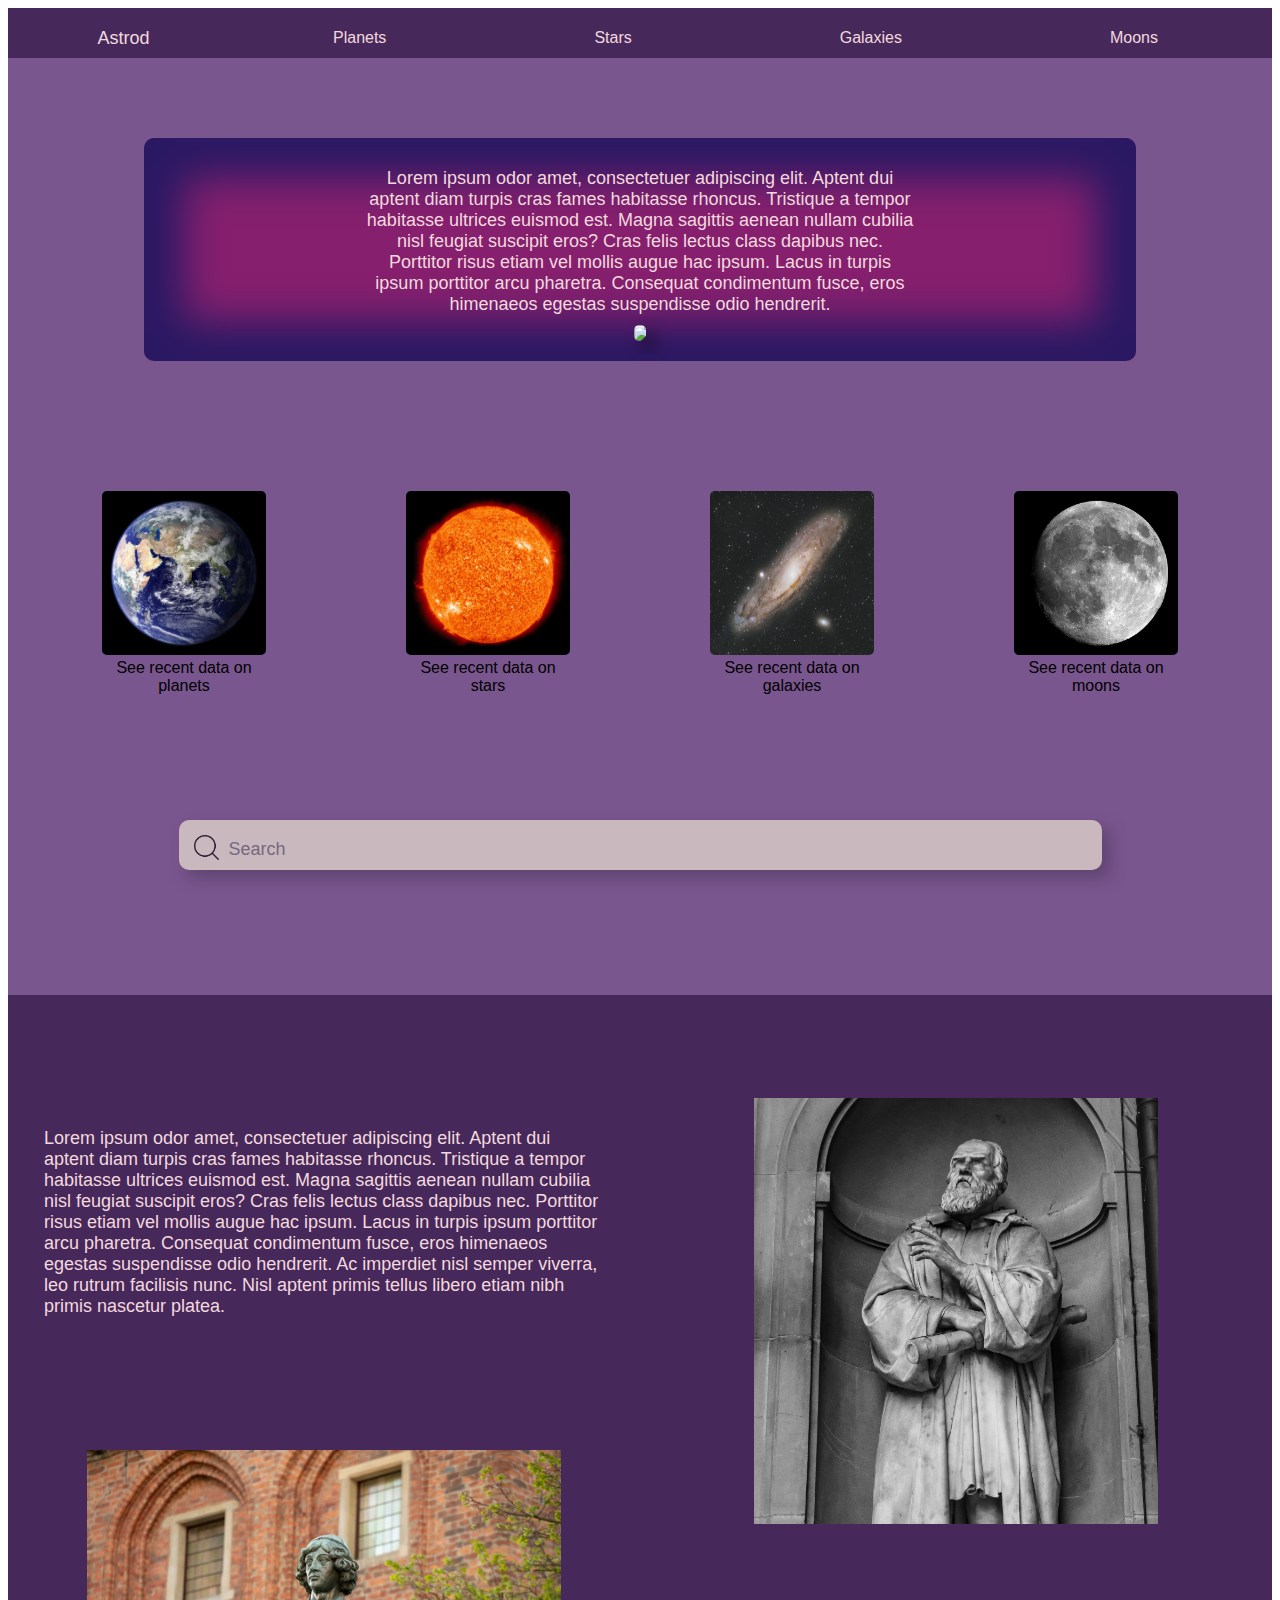
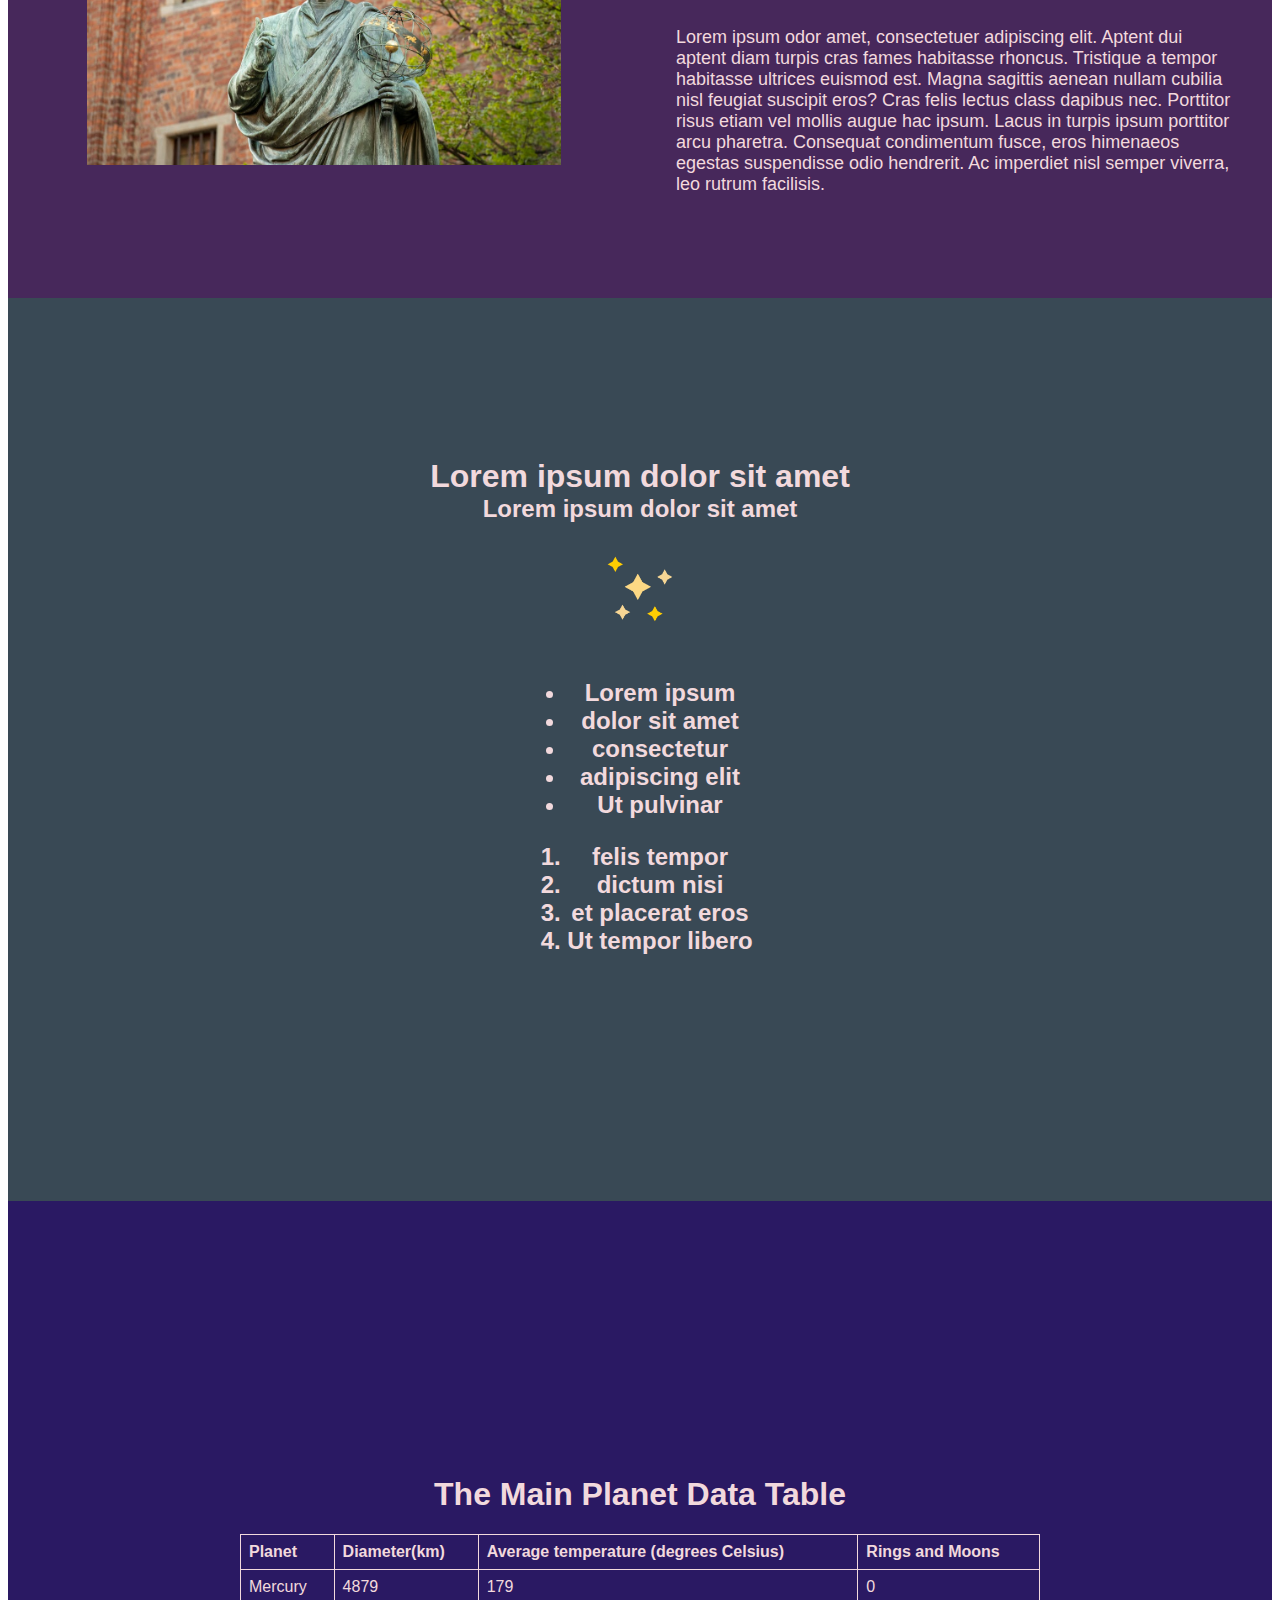
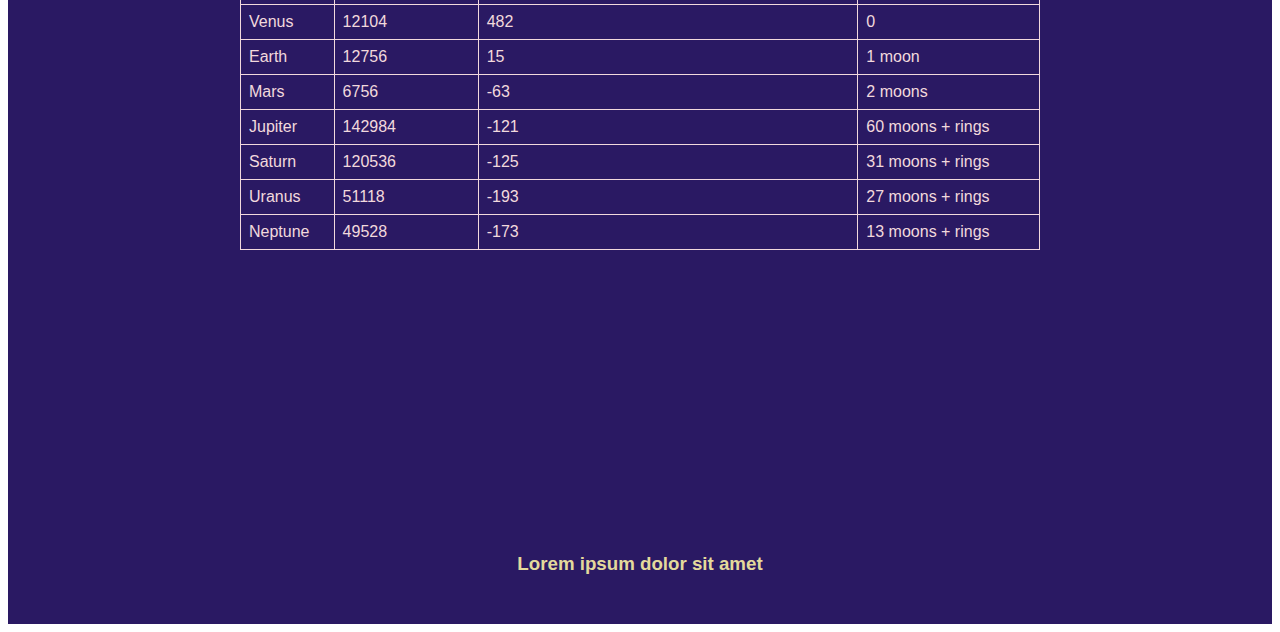
==== commit 1b480bae: "Add responsive design" ====
--- a/index.html
+++ b/index.html
@@ -14,7 +14,7 @@
           <li
             class="logo"
             style="
-              width: 191px;
+              max-width: 191px;
               height: 25px;
               font-size: 18px;
               text-align: center;
@@ -54,7 +54,7 @@
       <div class="page1">
         <div class="first-space">
           <div class="first-content">
-            <div>
+            <div class="text-f-content">
               <p style="width: 554px; font-size: 18px">
                 Lorem ipsum odor amet, consectetuer adipiscing elit. Aptent dui
                 aptent diam turpis cras fames habitasse rhoncus. Tristique a
@@ -66,13 +66,13 @@
                 hendrerit.
               </p>
             </div>
-            <div>
+            <div style="display: flex; justify-content: center">
               <img
                 src="images/pexels-felixmittermeier-957040.jpg"
                 style="
-                  height: 318px;
-                  width: 432px;
-                  height: 260px;
+                  height: auto;
+                  width: 80%;
+                  max-width: 432px;
                   border-radius: 5px;
                   box-shadow: 8px 8px 15px rgba(0, 0, 0, 0.5);
                 "
@@ -82,18 +82,25 @@
         </div>
 
         <section class="images">
-          <img src="images/earth-blue-planet-globe-planet-41953.jpeg" />
-          <img src="images/sun-fireball-solar-flare-sunlight-87611.jpeg" />
-          <img src="images/free-photo-of-barred-spiral-andromeda-galaxy.jpeg" />
-          <img src="images/pexels-pixabay-47367.jpg" />
+          <div class="img-desc">
+            <img src="images/earth-blue-planet-globe-planet-41953.jpeg" />
+            <p>See recent data on planets</p>
+          </div>
+          <div class="img-desc">
+            <img src="images/sun-fireball-solar-flare-sunlight-87611.jpeg" />
+            <p>See recent data on stars</p>
+          </div>
+          <div class="img-desc">
+            <img
+              src="images/free-photo-of-barred-spiral-andromeda-galaxy.jpeg"
+            />
+            <p>See recent data on galaxies</p>
+          </div>
+          <div class="img-desc">
+            <img src="images/pexels-pixabay-47367.jpg" />
+            <p>See recent data on moons</p>
+          </div>
         </section>
-
-        <div class="description">
-          <p>See recent data on planets</p>
-          <p>See recent data on stars</p>
-          <p>See recent data on galaxies</p>
-          <p>See recent data on moons</p>
-        </div>
 
         <div class="search-content">
           <form class="search" method="get" action="">
@@ -104,7 +111,7 @@
 
       <div class="page2">
         <div class="first-scientist">
-          <p>
+          <p style="margin-bottom: 20px">
             Lorem ipsum odor amet, consectetuer adipiscing elit. Aptent dui
             aptent diam turpis cras fames habitasse rhoncus. Tristique a tempor
             habitasse ultrices euismod est. Magna sagittis aenean nullam cubilia
@@ -117,16 +124,16 @@
           </p>
           <img
             src="images/free-photo-of-a-statue-of-a-man-holding-a-book-in-front-of-a-brick-building.jpeg"
-            style="height: 375px; width: 562px"
+            style="height: auto; width: 80%; max-width: 562px"
           />
         </div>
 
         <div class="second-scientist">
           <img
             src="images/pexels-marketinconmartin-5551476.jpg"
-            style="height: 432px; width: 404px"
+            style="height: auto; width: 80%; max-width: 404px"
           />
-          <p style="width: 404px">
+          <p style="margin-top: 20px">
             Lorem ipsum odor amet, consectetuer adipiscing elit. Aptent dui
             aptent diam turpis cras fames habitasse rhoncus. Tristique a tempor
             habitasse ultrices euismod est. Magna sagittis aenean nullam cubilia
--- a/styles.css
+++ b/styles.css
@@ -1,67 +1,66 @@
 * {
   font-family: "Alkalami", sans-serif;
+  box-sizing: border-box;
 }
 
 .page1 {
   background-color: #79568e;
-  height: 903px;
+  min-height: 903px;
 }
 
 .page2 {
-  height: 903px;
+  min-height: 903px;
   background-color: #47285b;
 }
 
 .page3 {
-  height: 903px;
+  min-height: 903px;
   background-color: #394955;
 }
 
 header {
-  width: 1475px;
+  width: 100%;
   background-color: #47285b;
   height: 50px;
-  border-radius: 0px;
   display: flex;
   justify-content: space-between;
   align-items: center;
+  padding: 0 20px;
+  overflow: hidden;
 }
 
 nav {
   display: flex;
-  flex-direction: row;
-  justify-content: end;
+  flex-grow: 1; /* Дозволяє навігації займати доступний простір */
+  justify-content: flex-end;
 }
 
 nav ul {
   list-style: none;
   display: flex;
-  gap: 20px;
+  gap: 20px; /* Можна регулювати для зменшення відстані */
   margin: 0;
   padding: 0;
-}
-
-nav ul {
-  list-style: none;
-  display: flex;
-  gap: 160px;
-  margin: 0;
-  padding: 0;
+  flex-grow: 1; /* Дозволяє списку займати доступний простір */
 }
 
 nav ul li {
-  display: inline;
   line-height: 50px;
+  flex-grow: 1; /* Дозволяє елементам списку рости */
+  text-align: center; /* Центрує текст у елементах списку */
 }
 
 nav ul li a {
   color: white;
   text-decoration: none;
+  width: 100%; /* Дозволяє посиланням заповнювати елемент списку */
+  display: block; /* Робить посилання блочними для зручності натискання */
 }
 
 header li {
   height: 40px;
 }
+
 /* 
 .header-content li {
   width: 191px;
@@ -79,21 +78,50 @@
 
 *.first-content {
   border-radius: 10px;
-  height: 340px;
+
   background-color: #86206e;
-  width: 1108px;
+
   display: flex;
   flex-direction: row;
-  justify-content: space-around;
-  align-items: center;
-  color: #f2d9dd;
-  box-shadow: 8px 8px 15px #1c1141;
+  justify-content: space-between;
+  align-items: center;
+  color: #f2d9dd;
   box-shadow: inset 0px 0px 40px 40px #2a1963;
+  flex-wrap: wrap;
+  padding: 20px;
+  max-width: 1200px;
+  width: 100%;
+  margin: 30px auto;
+  min-width: 300px;
+}
+
+.text-f-content {
+  flex: 1 1 50%; /* Встановлює, щоб текст займав половину доступного місця */
+  padding: 10px;
+  width: 100%;
+  display: flex;
+  flex-wrap: wrap;
+  box-sizing: border-box;
+  text-align: center;
+}
+
+.text-f-content p {
+  margin: 0;
+  overflow-wrap: break-word; /* Довгі слова переносяться */
 }
 
 .first-space {
-  /* background-color: red; */
-  height: 444px;
+  width: 80%; /* Center content with margin auto */
+  margin: 0 auto;
+  display: flex;
+  justify-content: center;
+  align-items: center;
+  padding-top: 50px;
+  padding-left: 10px;
+  padding-right: 10px; /* Padding instead of margin for inner spacing */
+}
+
+.first-content > div {
   display: flex;
   justify-content: center;
   align-items: center;
@@ -103,6 +131,8 @@
   display: flex;
   justify-content: center;
   gap: 140px;
+  flex-wrap: wrap;
+  margin-top: 100px;
 }
 
 .images img {
@@ -111,6 +141,12 @@
   height: 164px;
 }
 
+.images p {
+  width: 164px;
+  text-align: center;
+  margin: 0px;
+}
+
 .description {
   display: flex;
   flex-direction: row;
@@ -128,15 +164,15 @@
 
 input {
   height: 50px;
-  width: 923px;
+  flex: 1 1 80%;
+  max-width: 923px;
+  min-width: 300px;
   background-color: #fffade;
   opacity: 0.6;
   border-radius: 10px;
   box-shadow: 8px 8px 15px #513a5f;
   font-family: "Alkalami", sans-serif;
   font-size: 18px;
-  display: flex;
-  align-items: center;
   border: none;
   background-size: 35px 35px;
   background-image: url("images/magnifying-glass.png");
@@ -147,18 +183,27 @@
 }
 
 .search-content {
-  height: 100px;
-  /* background-color: red; */
-  display: flex;
-  justify-content: center;
-  align-items: center;
+  height: 300px;
+  display: flex;
+  justify-content: center;
+  align-items: center;
+  width: 100%;
+  padding: 0 20px;
+}
+
+form.search {
+  width: 100%;
+  display: flex;
+  justify-content: center;
 }
 
 .page2 p {
-  width: 560px;
-  height: 324px;
+  width: 100%;
+  max-width: 560px;
+  height: auto;
   font-size: 18px;
   margin: 0px;
+  overflow-wrap: break-word;
 }
 
 .page2 {
@@ -166,7 +211,7 @@
   flex-direction: row;
   justify-content: space-evenly;
   color: #f2d9dd;
-  /* align-items: center; */
+  flex-wrap: wrap;
 }
 
 .first-scientist,
@@ -175,6 +220,10 @@
   flex-direction: column;
   justify-content: space-evenly;
   align-items: center;
+  flex-wrap: wrap;
+  flex: 1 1 20%;
+  box-sizing: border-box;
+  margin: 20px;
 }
 
 .page3 h1,
@@ -207,21 +256,24 @@
   align-items: center;
   justify-content: center;
   height: 100px;
+  text-align: center;
 }
 
 .page4 {
   background-color: #2a1963;
-  height: 903px;
+  min-height: 903px;
   display: flex;
   flex-direction: column;
   justify-content: center;
   align-items: center;
   color: #f2d9dd;
+  text-align: center;
 }
 
 table {
   border-collapse: collapse;
   width: 80%;
+  max-width: 800px;
   color: #f2d9dd;
 }
 
@@ -230,6 +282,16 @@
   border: 1px solid #f2d9dd;
   text-align: left;
   padding: 8px;
+  word-wrap: break-word;
+}
+
+footer {
+  width: 100%;
+  display: flex;
+  justify-content: center;
+  align-items: center;
+  padding: 10px;
+  background-color: #2a1963;
 }
 
 a {
@@ -276,3 +338,11 @@
 img + p {
   width: 404px;
 }
+
+@media (max-width: 1400px) {
+  .first-content {
+    flex-direction: column;
+    justify-content: center;
+    align-items: center;
+  }
+}
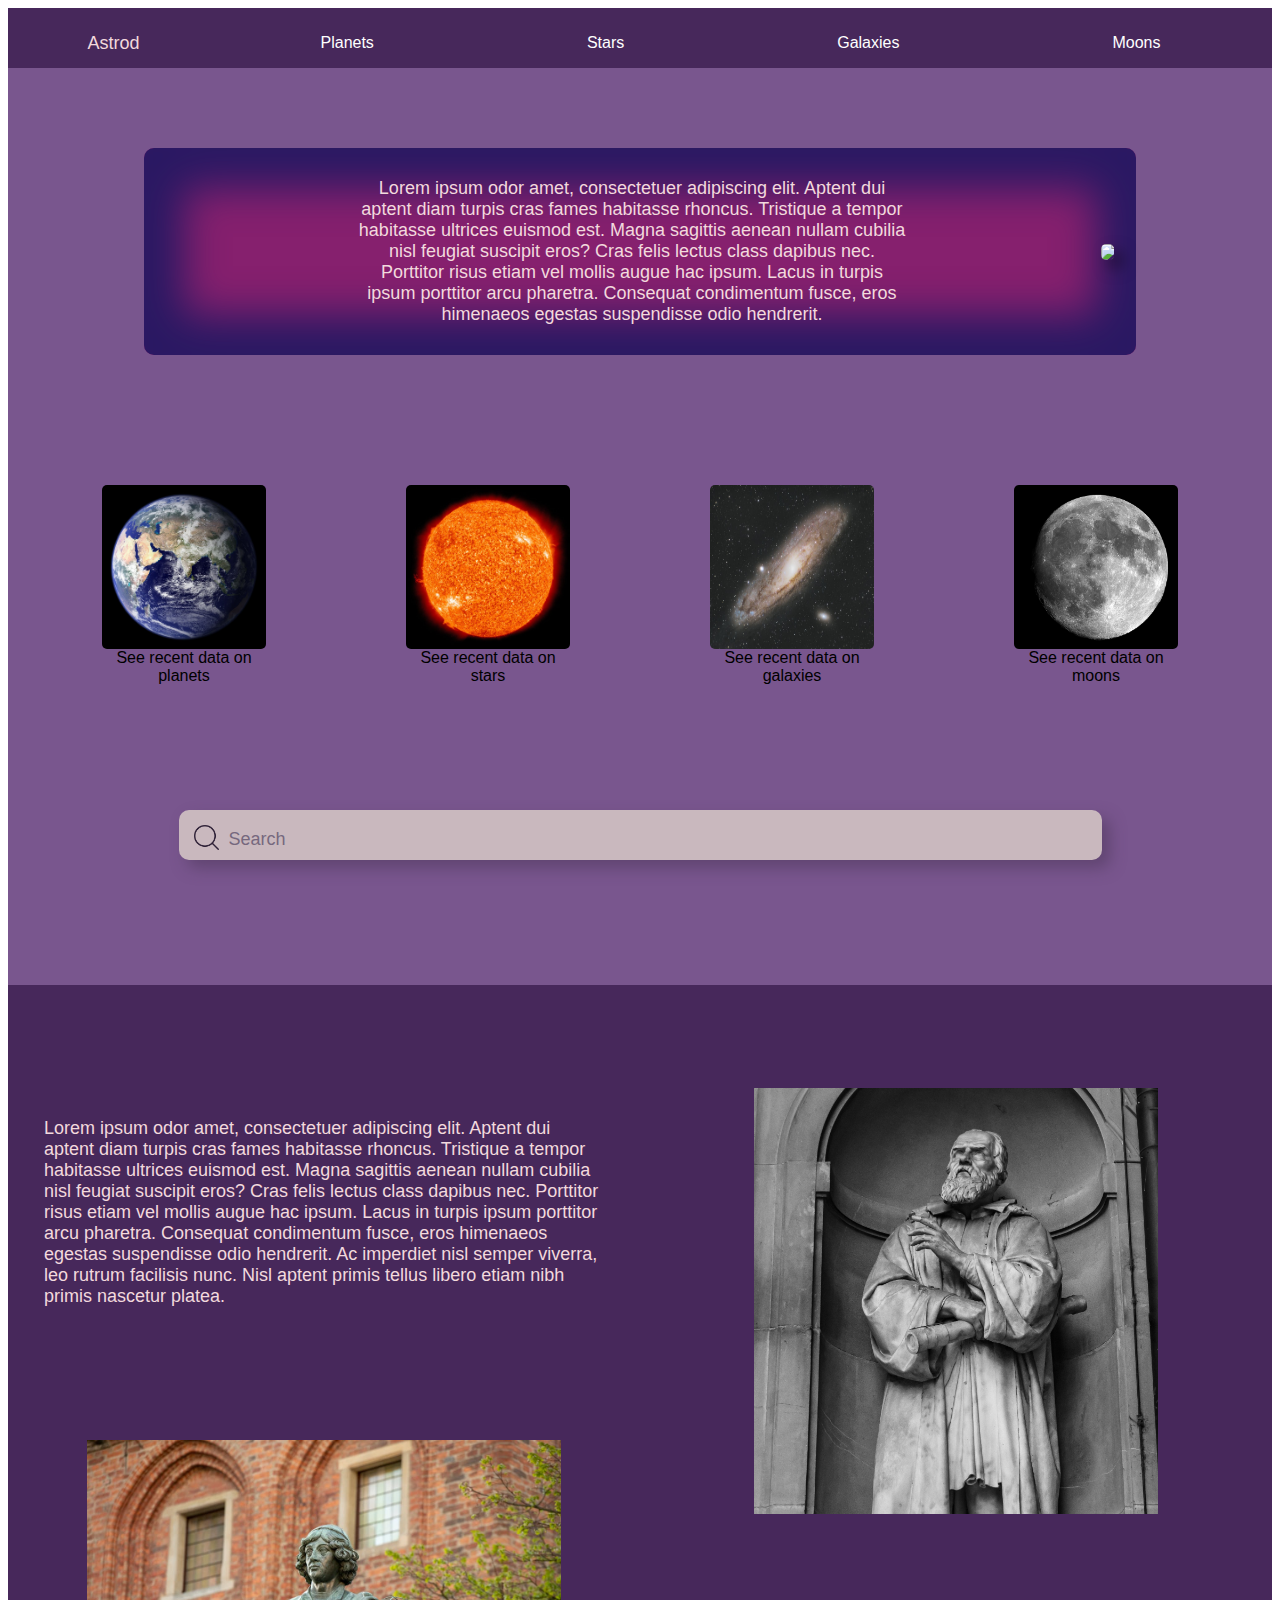
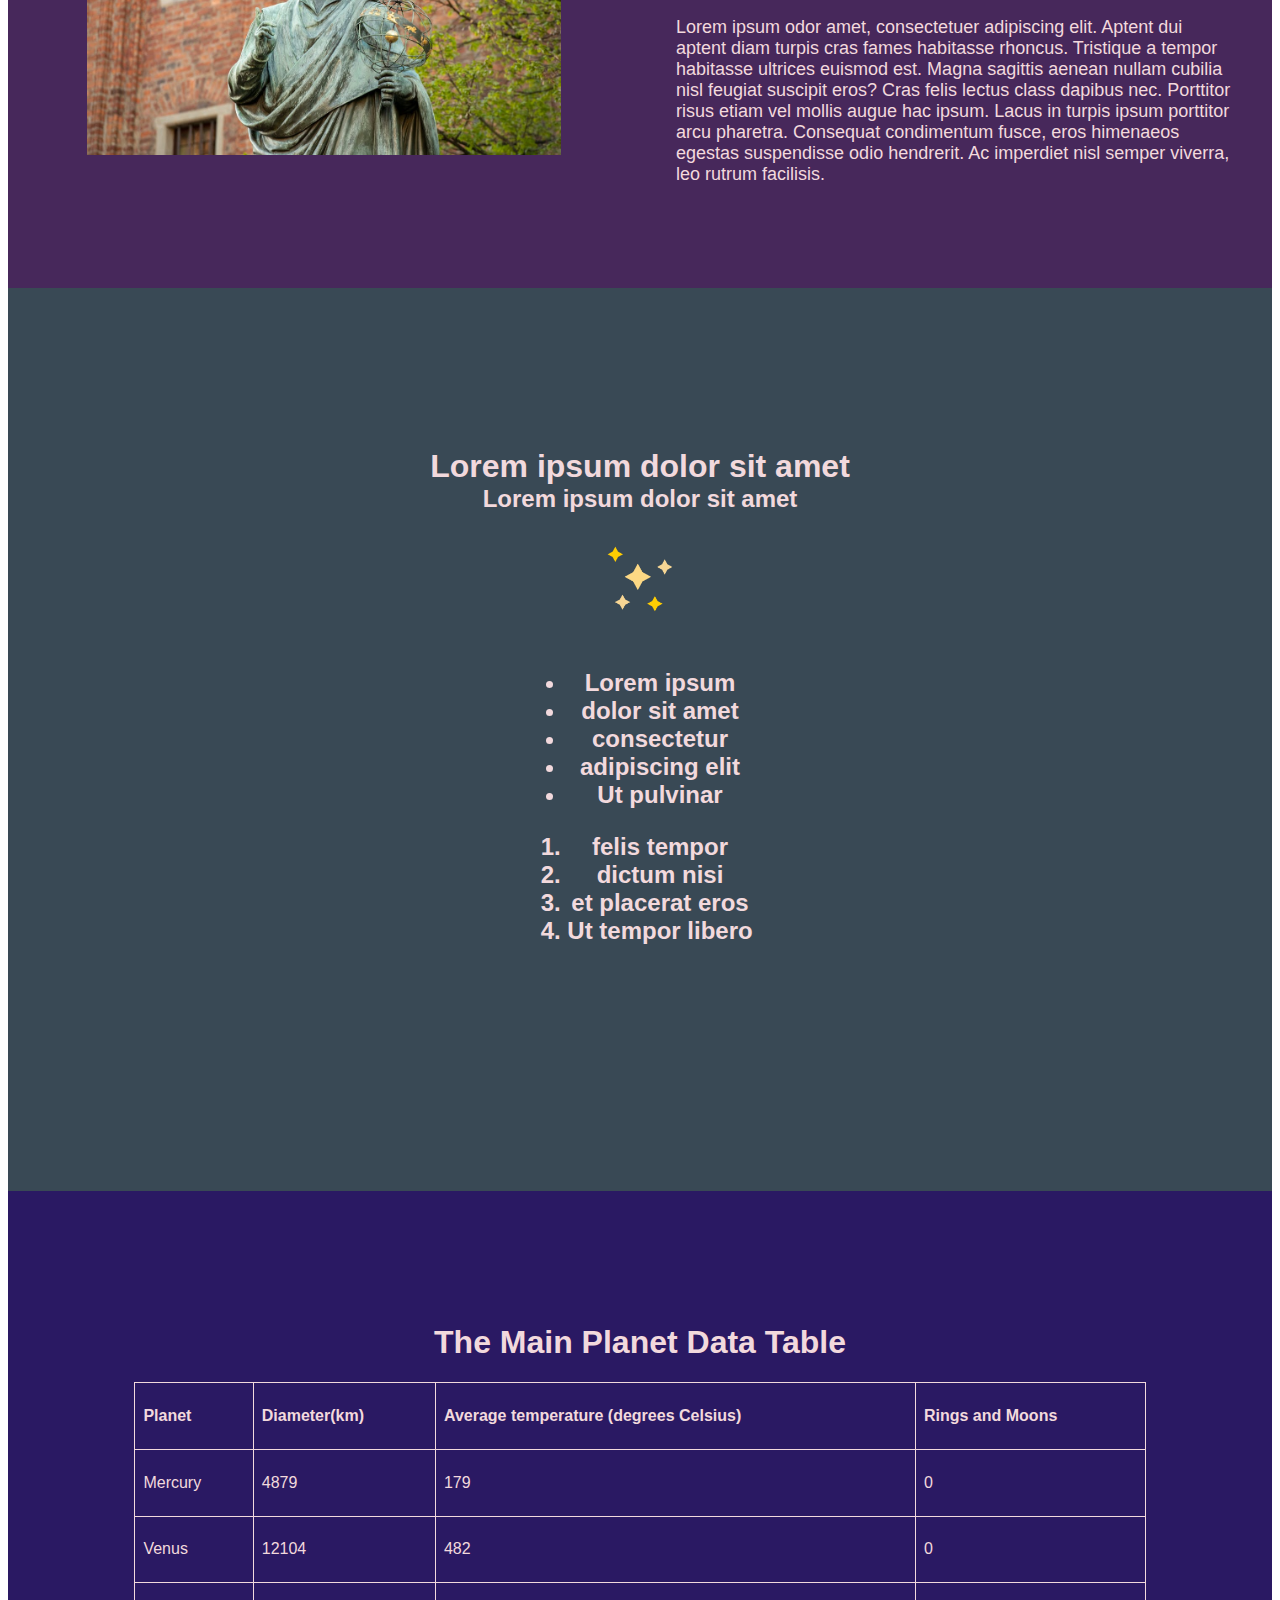
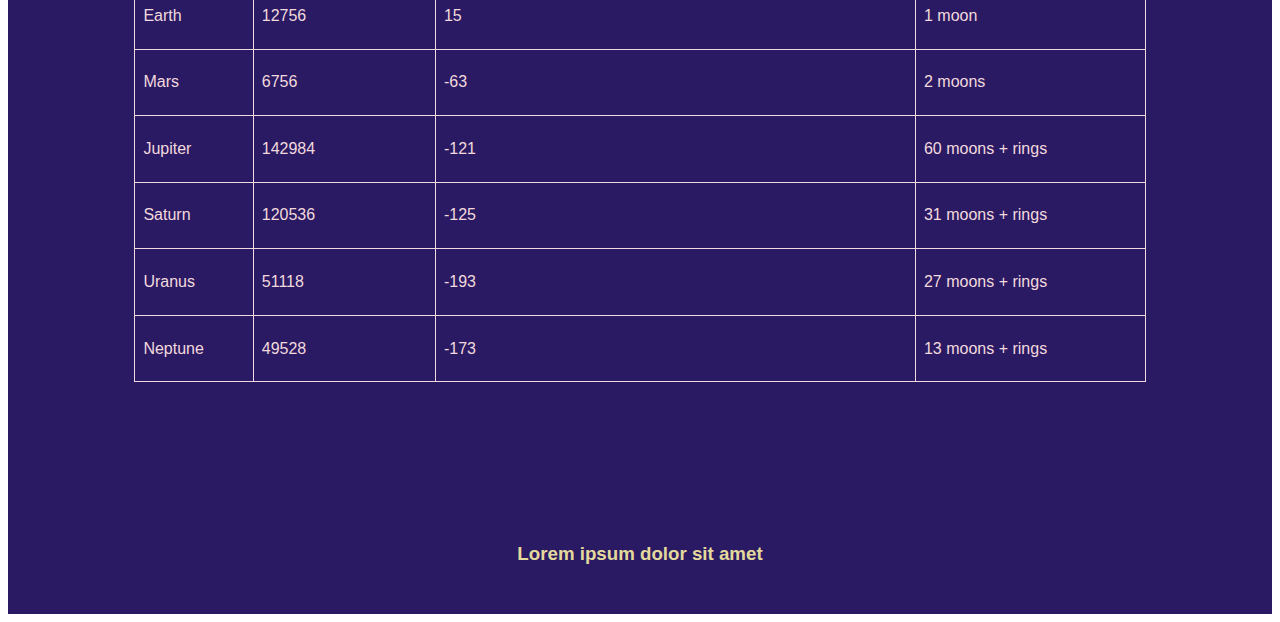
==== commit 76c848ca: "Add pages" ====
--- a/index.html
+++ b/index.html
@@ -24,27 +24,16 @@
             Astrod
           </li>
           <li>
-            <a
-              href="https://uk.wikipedia.org/wiki/%D0%9F%D0%BB%D0%B0%D0%BD%D0%B5%D1%82%D0%B0"
-              >Planets</a
-            >
-          </li>
-          <li>
-            <a href="https://uk.wikipedia.org/wiki/%D0%97%D0%BE%D1%80%D1%8F"
-              >Stars</a
-            >
-          </li>
-          <li>
-            <a
-              href="https://uk.wikipedia.org/wiki/%D0%93%D0%B0%D0%BB%D0%B0%D0%BA%D1%82%D0%B8%D0%BA%D0%B0"
-              >Galaxies</a
-            >
-          </li>
-          <li>
-            <a
-              href="https://uk.wikipedia.org/wiki/%D0%A1%D1%83%D0%BF%D1%83%D1%82%D0%BD%D0%B8%D0%BA"
-              >Moons</a
-            >
+            <a href="planets.html">Planets</a>
+          </li>
+          <li>
+            <a href="stars.html">Stars</a>
+          </li>
+          <li>
+            <a href="galaxie.html">Galaxies</a>
+          </li>
+          <li>
+            <a href="moons.html">Moons</a>
           </li>
         </ul>
       </nav>
--- a/styles.css
+++ b/styles.css
@@ -31,30 +31,30 @@
 
 nav {
   display: flex;
-  flex-grow: 1; /* Дозволяє навігації займати доступний простір */
+  flex-grow: 1;
   justify-content: flex-end;
 }
 
 nav ul {
   list-style: none;
   display: flex;
-  gap: 20px; /* Можна регулювати для зменшення відстані */
+  gap: 20px;
   margin: 0;
   padding: 0;
-  flex-grow: 1; /* Дозволяє списку займати доступний простір */
+  flex-grow: 1;
 }
 
 nav ul li {
   line-height: 50px;
-  flex-grow: 1; /* Дозволяє елементам списку рости */
-  text-align: center; /* Центрує текст у елементах списку */
+  flex-grow: 1;
+  text-align: center;
 }
 
 nav ul li a {
   color: white;
   text-decoration: none;
-  width: 100%; /* Дозволяє посиланням заповнювати елемент списку */
-  display: block; /* Робить посилання блочними для зручності натискання */
+  width: 100%;
+  display: block;
 }
 
 header li {
@@ -96,7 +96,7 @@
 }
 
 .text-f-content {
-  flex: 1 1 50%; /* Встановлює, щоб текст займав половину доступного місця */
+  flex: 1 1 50%;
   padding: 10px;
   width: 100%;
   display: flex;
@@ -107,18 +107,18 @@
 
 .text-f-content p {
   margin: 0;
-  overflow-wrap: break-word; /* Довгі слова переносяться */
+  overflow-wrap: break-word;
 }
 
 .first-space {
-  width: 80%; /* Center content with margin auto */
+  width: 80%;
   margin: 0 auto;
   display: flex;
   justify-content: center;
   align-items: center;
   padding-top: 50px;
   padding-left: 10px;
-  padding-right: 10px; /* Padding instead of margin for inner spacing */
+  padding-right: 10px;
 }
 
 .first-content > div {
@@ -300,15 +300,15 @@
 }
 
 a:hover {
-  color: #dabe60; /* Lighter gold for hover effect */
+  color: #dabe60;
 }
 
 a:visited {
-  color: #c0c0c0; /* Silver for visited links */
+  color: #c0c0c0;
 }
 
 a:active {
-  color: #b8860b; /* Dark goldenrod for active links */
+  color: #b8860b;
 }
 
 a[href*="wikipedia.org"] {
@@ -337,6 +337,12 @@
 
 img + p {
   width: 404px;
+}
+
+.img-desc {
+  display: flex;
+  flex-direction: column;
+  align-items: center;
 }
 
 @media (max-width: 1400px) {
@@ -346,3 +352,139 @@
     align-items: center;
   }
 }
+
+@media (max-width: 768px) {
+  .first-scientist,
+  .second-scientist {
+    width: 90%;
+    align-items: center;
+    justify-content: center;
+    text-align: center;
+  }
+
+  .img-desc {
+    text-align: center;
+  }
+
+  .page2 p {
+    display: flex;
+    justify-content: center;
+    align-items: center;
+    width: 80%;
+  }
+
+  table {
+    width: 90%;
+    font-size: 12px;
+  }
+
+  header {
+    flex-direction: column;
+    height: auto;
+    padding: 10px;
+    box-sizing: border-box;
+  }
+
+  nav ul {
+    flex-direction: column;
+    gap: 10px;
+  }
+
+  .page3 h1,
+  .page4 h1 {
+    margin: 20px;
+  }
+
+  .first-content {
+    flex-direction: column;
+  }
+
+  .images {
+    gap: 20px;
+    margin-top: 50px;
+  }
+
+  .images img {
+    width: 100px;
+    height: 100px;
+    margin-bottom: 20px;
+  }
+
+  .description > p {
+    font-size: 14px;
+    width: 100px;
+  }
+
+  .page2 {
+    flex-direction: column;
+  }
+}
+
+@media (min-width: 768px) and (max-width: 1024px) {
+  header {
+    flex-direction: row;
+    height: auto;
+    padding: 10px;
+    box-sizing: border-box;
+  }
+
+  nav ul {
+    flex-direction: row;
+    gap: 10px;
+  }
+
+  .img-desc p {
+    max-width: 140px;
+  }
+
+  input {
+    max-width: 90%;
+  }
+
+  .images {
+    gap: 50px;
+    margin: 20px;
+  }
+}
+
+@media (min-width: 1024px) {
+  header {
+    flex-direction: row;
+    height: auto;
+    padding: 10px;
+    box-sizing: border-box;
+  }
+
+  nav ul {
+    flex-direction: row;
+    gap: 10px;
+  }
+
+  .first-content {
+    flex-direction: row;
+  }
+
+  .page2 {
+    flex-direction: row;
+  }
+
+  table {
+    min-width: 80%;
+    min-height: 600px;
+  }
+}
+
+.planets p {
+  width: 900px;
+  font-family: "Alkalami", sans-serif;
+  font-size: 18px;
+}
+
+.planets {
+  display: flex;
+  justify-content: center;
+  flex-direction: column;
+  padding: 30px;
+  align-items: center;
+  color: #f2d9dd;
+}
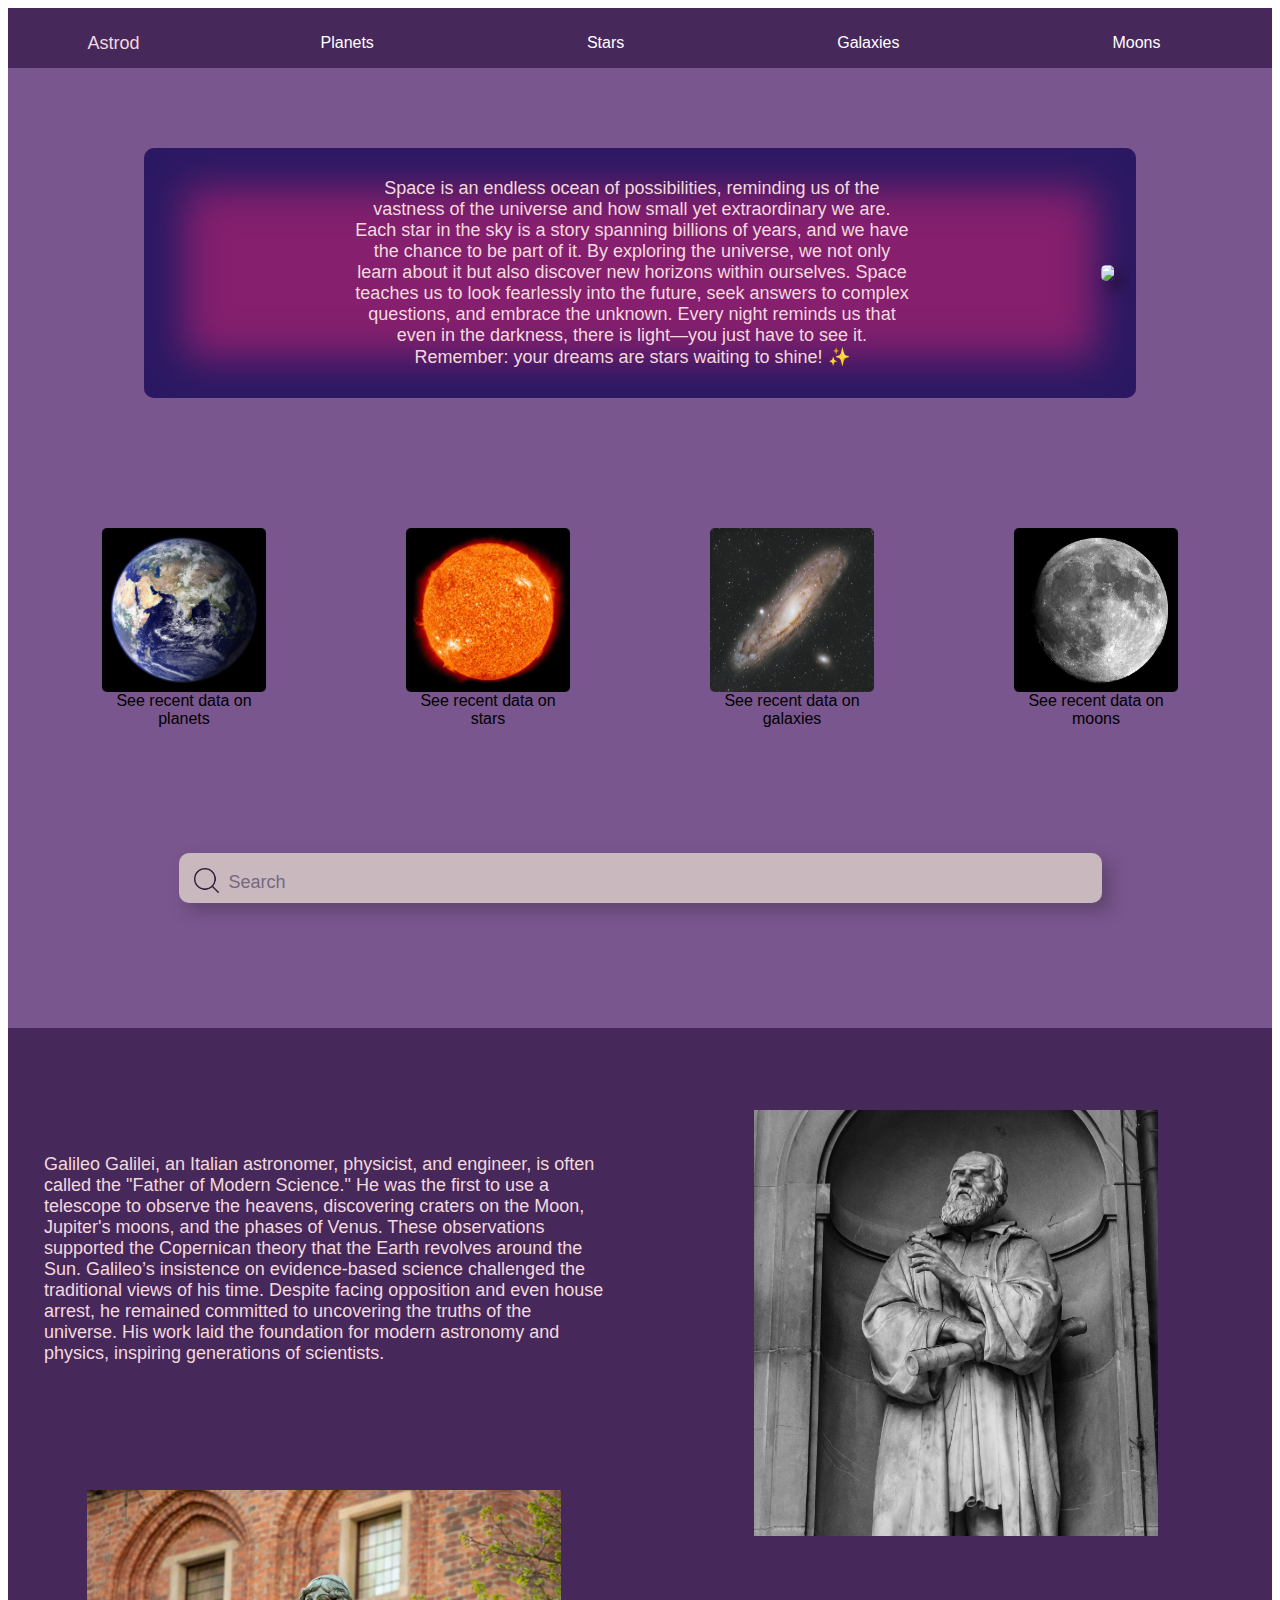
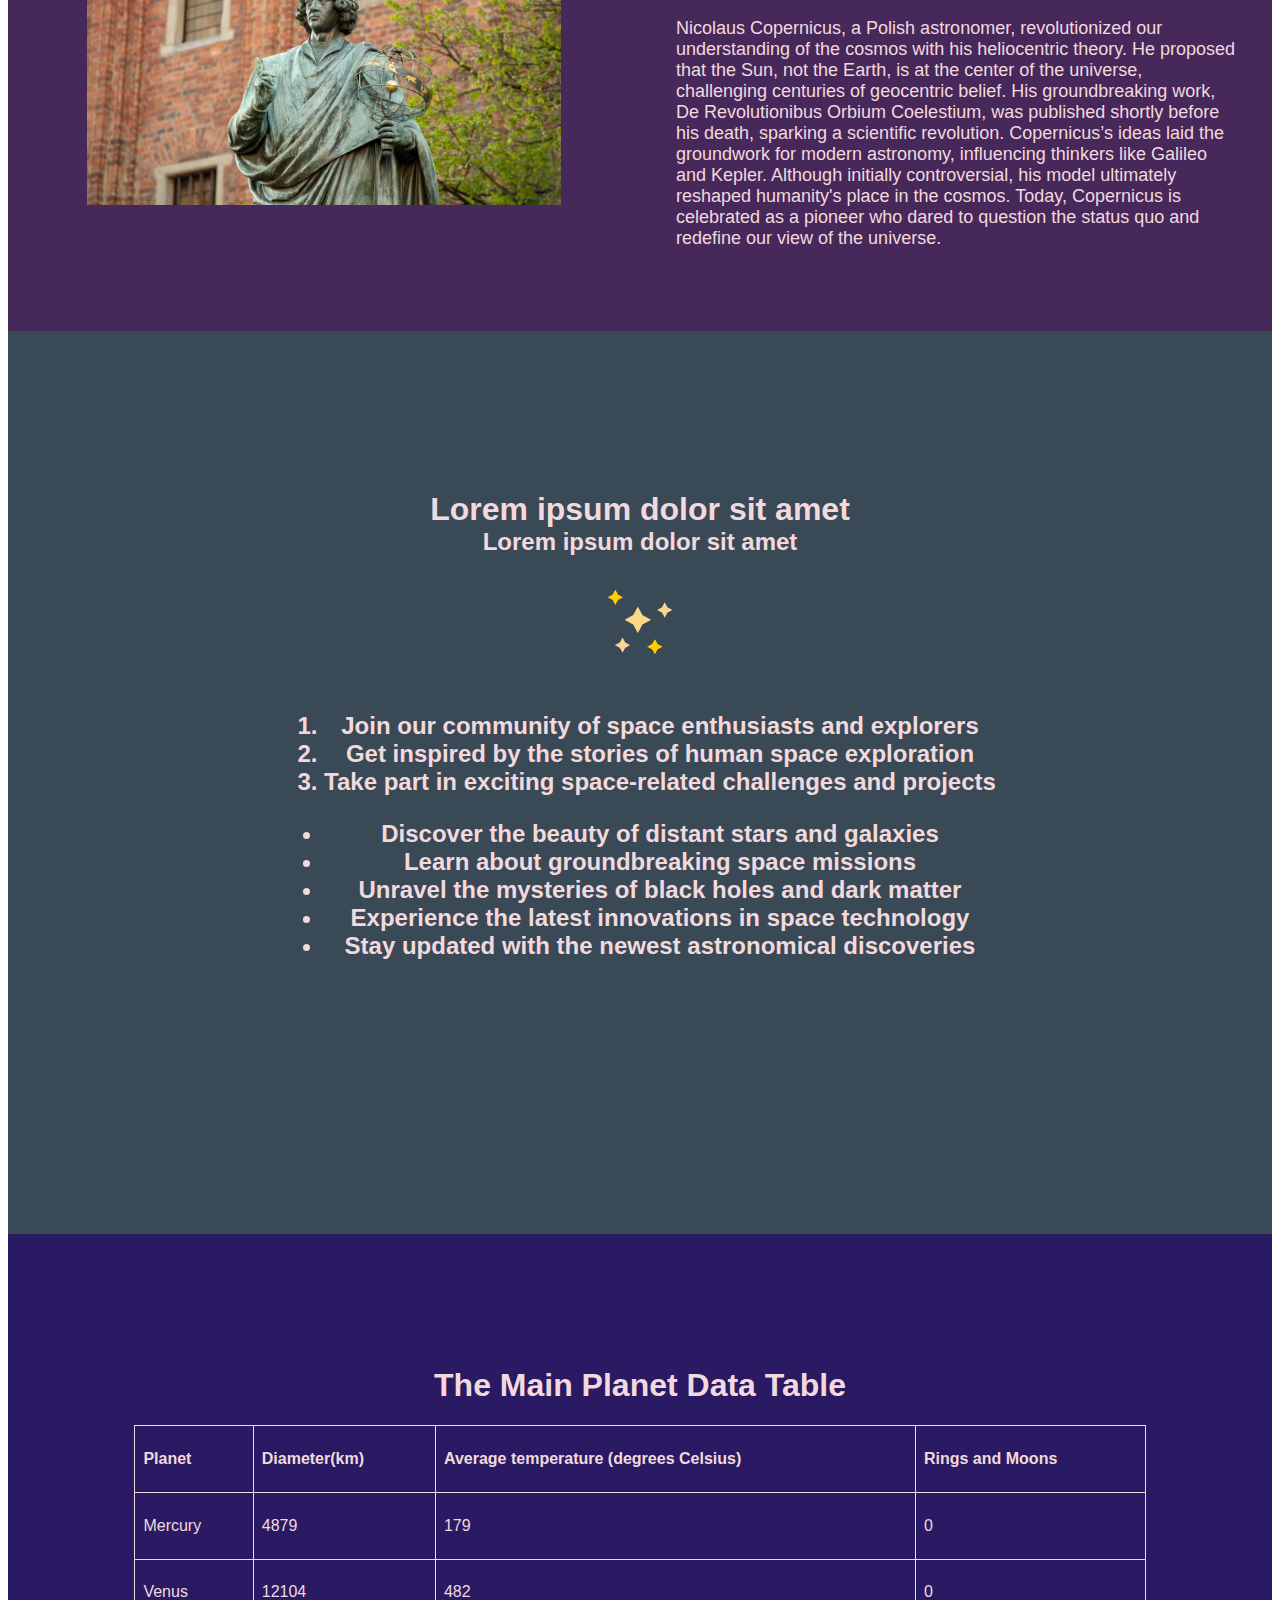
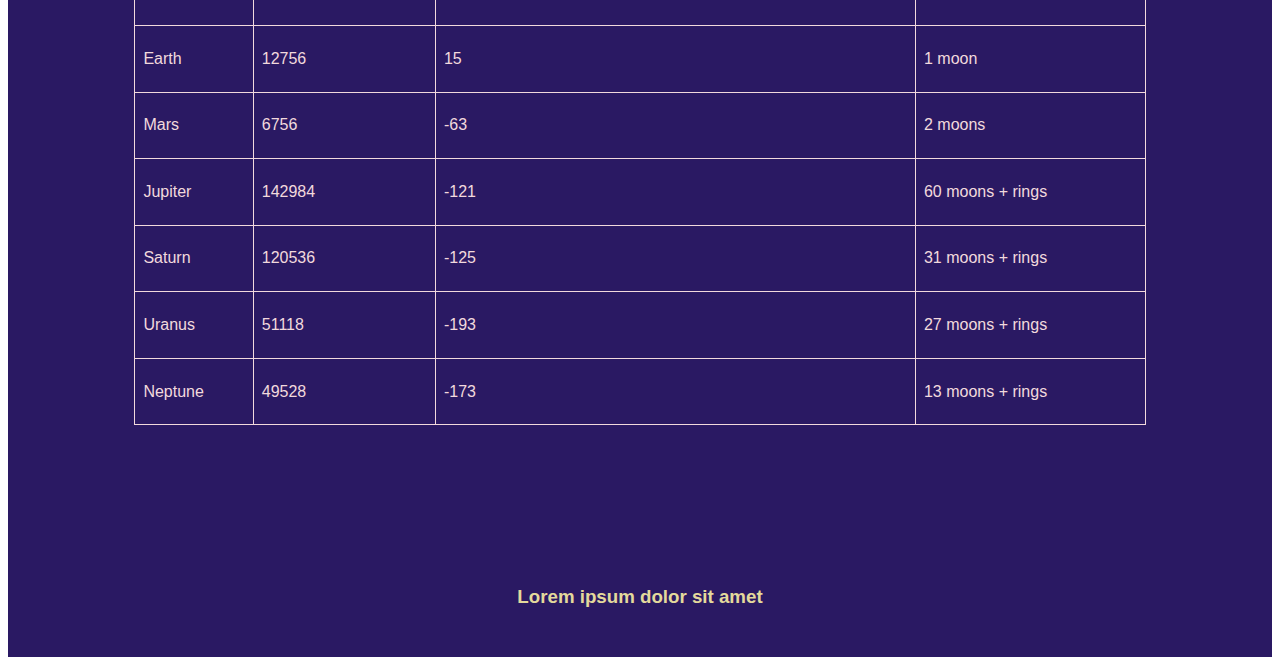
==== commit 2a234d84: "Replace lorem ipsum" ====
--- a/index.html
+++ b/index.html
@@ -45,14 +45,16 @@
           <div class="first-content">
             <div class="text-f-content">
               <p style="width: 554px; font-size: 18px">
-                Lorem ipsum odor amet, consectetuer adipiscing elit. Aptent dui
-                aptent diam turpis cras fames habitasse rhoncus. Tristique a
-                tempor habitasse ultrices euismod est. Magna sagittis aenean
-                nullam cubilia nisl feugiat suscipit eros? Cras felis lectus
-                class dapibus nec. Porttitor risus etiam vel mollis augue hac
-                ipsum. Lacus in turpis ipsum porttitor arcu pharetra. Consequat
-                condimentum fusce, eros himenaeos egestas suspendisse odio
-                hendrerit.
+                Space is an endless ocean of possibilities, reminding us of the
+                vastness of the universe and how small yet extraordinary we are.
+                Each star in the sky is a story spanning billions of years, and
+                we have the chance to be part of it. By exploring the universe,
+                we not only learn about it but also discover new horizons within
+                ourselves. Space teaches us to look fearlessly into the future,
+                seek answers to complex questions, and embrace the unknown.
+                Every night reminds us that even in the darkness, there is
+                light—you just have to see it. Remember: your dreams are stars
+                waiting to shine! ✨
               </p>
             </div>
             <div style="display: flex; justify-content: center">
@@ -101,15 +103,16 @@
       <div class="page2">
         <div class="first-scientist">
           <p style="margin-bottom: 20px">
-            Lorem ipsum odor amet, consectetuer adipiscing elit. Aptent dui
-            aptent diam turpis cras fames habitasse rhoncus. Tristique a tempor
-            habitasse ultrices euismod est. Magna sagittis aenean nullam cubilia
-            nisl feugiat suscipit eros? Cras felis lectus class dapibus nec.
-            Porttitor risus etiam vel mollis augue hac ipsum. Lacus in turpis
-            ipsum porttitor arcu pharetra. Consequat condimentum fusce, eros
-            himenaeos egestas suspendisse odio hendrerit. Ac imperdiet nisl
-            semper viverra, leo rutrum facilisis nunc. Nisl aptent primis tellus
-            libero etiam nibh primis nascetur platea.
+            Galileo Galilei, an Italian astronomer, physicist, and engineer, is
+            often called the "Father of Modern Science." He was the first to use
+            a telescope to observe the heavens, discovering craters on the Moon,
+            Jupiter's moons, and the phases of Venus. These observations
+            supported the Copernican theory that the Earth revolves around the
+            Sun. Galileo’s insistence on evidence-based science challenged the
+            traditional views of his time. Despite facing opposition and even
+            house arrest, he remained committed to uncovering the truths of the
+            universe. His work laid the foundation for modern astronomy and
+            physics, inspiring generations of scientists.
           </p>
           <img
             src="images/free-photo-of-a-statue-of-a-man-holding-a-book-in-front-of-a-brick-building.jpeg"
@@ -123,14 +126,18 @@
             style="height: auto; width: 80%; max-width: 404px"
           />
           <p style="margin-top: 20px">
-            Lorem ipsum odor amet, consectetuer adipiscing elit. Aptent dui
-            aptent diam turpis cras fames habitasse rhoncus. Tristique a tempor
-            habitasse ultrices euismod est. Magna sagittis aenean nullam cubilia
-            nisl feugiat suscipit eros? Cras felis lectus class dapibus nec.
-            Porttitor risus etiam vel mollis augue hac ipsum. Lacus in turpis
-            ipsum porttitor arcu pharetra. Consequat condimentum fusce, eros
-            himenaeos egestas suspendisse odio hendrerit. Ac imperdiet nisl
-            semper viverra, leo rutrum facilisis.
+            Nicolaus Copernicus, a Polish astronomer, revolutionized our
+            understanding of the cosmos with his heliocentric theory. He
+            proposed that the Sun, not the Earth, is at the center of the
+            universe, challenging centuries of geocentric belief. His
+            groundbreaking work, De Revolutionibus Orbium Coelestium, was
+            published shortly before his death, sparking a scientific
+            revolution. Copernicus’s ideas laid the groundwork for modern
+            astronomy, influencing thinkers like Galileo and Kepler. Although
+            initially controversial, his model ultimately reshaped humanity's
+            place in the cosmos. Today, Copernicus is celebrated as a pioneer
+            who dared to question the status quo and redefine our view of the
+            universe.
           </p>
         </div>
       </div>
@@ -148,19 +155,20 @@
         </div>
         <div id="lists">
           <h2>
+            <ol>
+              <li>Join our community of space enthusiasts and explorers</li>
+              <li>Get inspired by the stories of human space exploration</li>
+              <li>
+                Take part in exciting space-related challenges and projects
+              </li>
+            </ol>
             <ul>
-              <li>Lorem ipsum</li>
-              <li>dolor sit amet</li>
-              <li>consectetur</li>
-              <li>adipiscing elit</li>
-              <li>Ut pulvinar</li>
+              <li>Discover the beauty of distant stars and galaxies</li>
+              <li>Learn about groundbreaking space missions</li>
+              <li>Unravel the mysteries of black holes and dark matter</li>
+              <li>Experience the latest innovations in space technology</li>
+              <li>Stay updated with the newest astronomical discoveries</li>
             </ul>
-            <ol>
-              <li>felis tempor</li>
-              <li>dictum nisi</li>
-              <li>et placerat eros</li>
-              <li>Ut tempor libero</li>
-            </ol>
           </h2>
         </div>
       </div>
